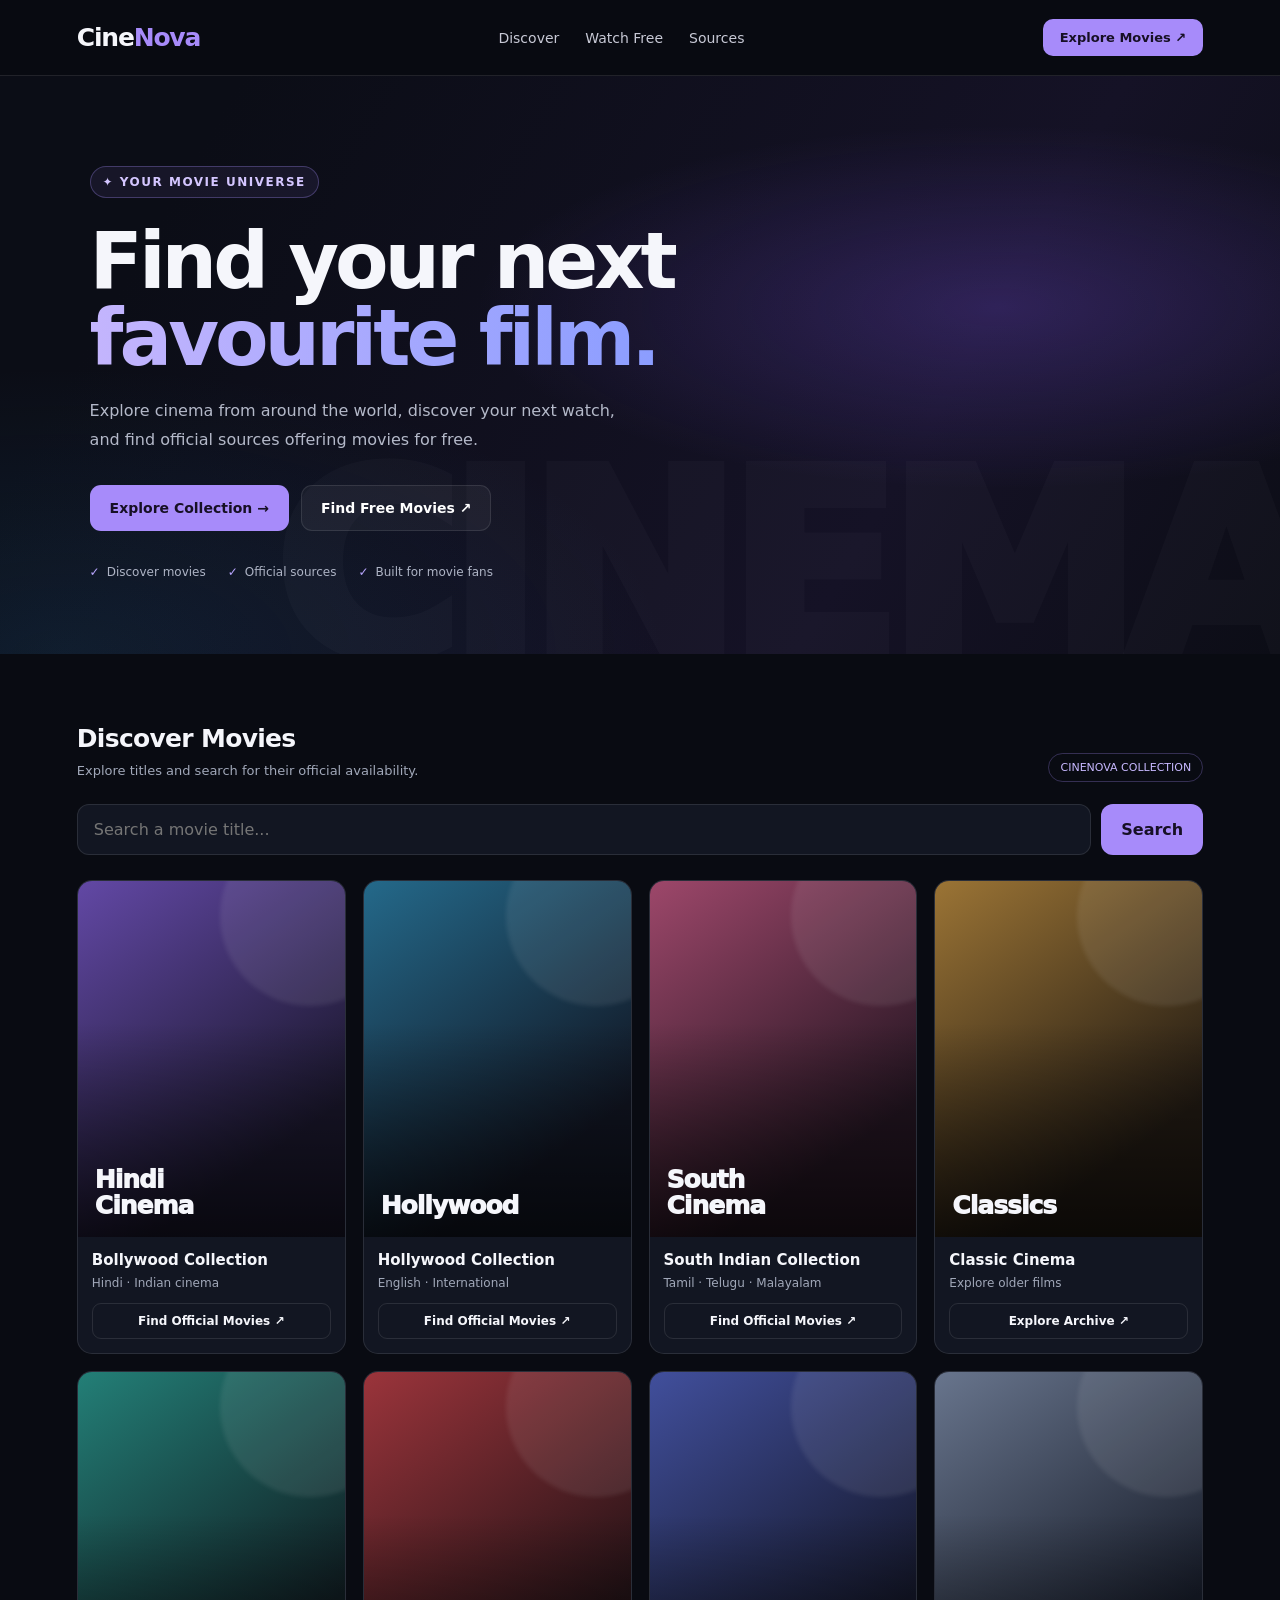
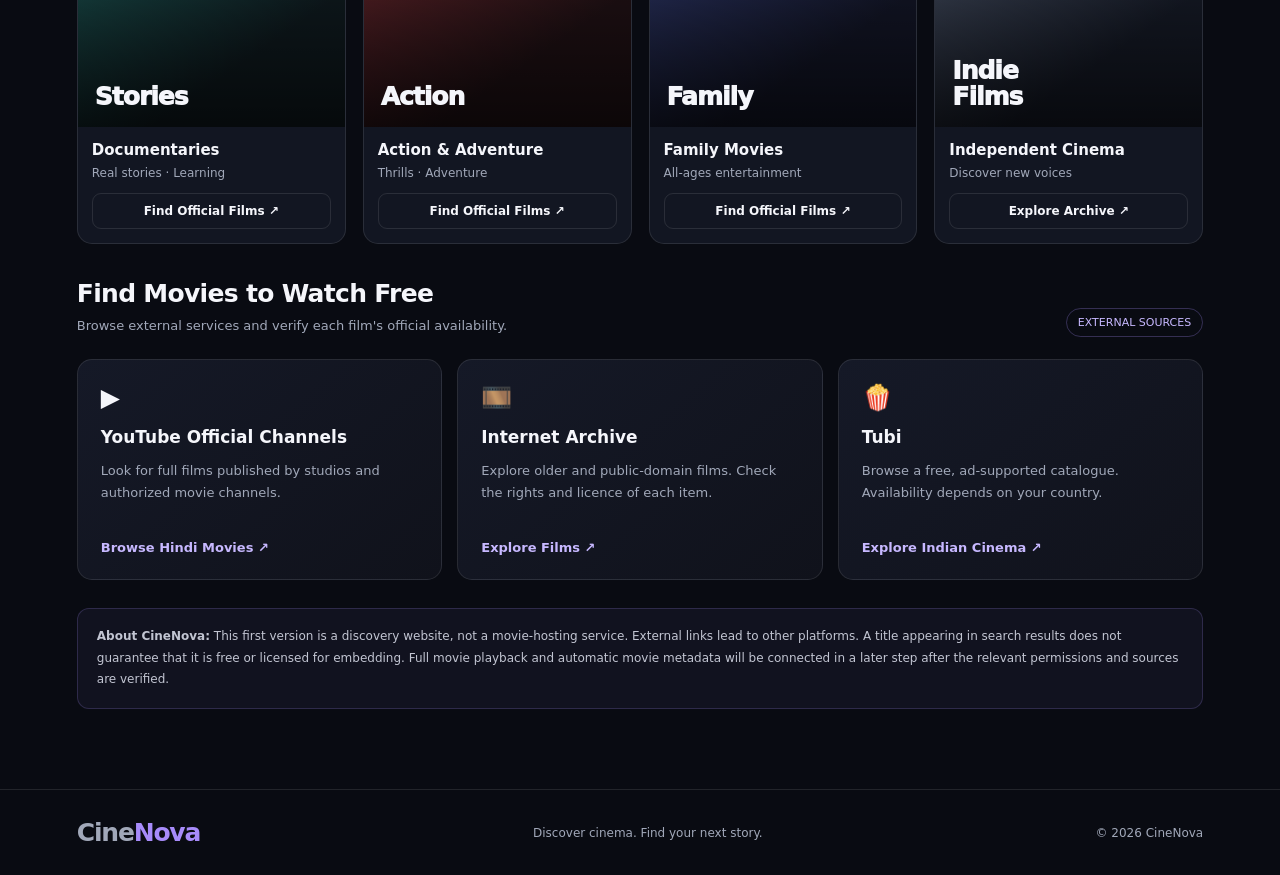
==== index.html @ db858d69 "Create index.html" ====
<!DOCTYPE html>
<html lang="en">
<head>
  <meta charset="UTF-8">
  <meta name="viewport" content="width=device-width, initial-scale=1.0">
  <meta name="theme-color" content="#090b12">
  <meta name="description" content="CineNova — discover movies and find authorized free streaming options.">
  <title>CineNova — Discover Your Next Movie</title>
  <style>
    :root {
      --bg: #090b12;
      --panel: #121622;
      --muted: #a1a8b9;
      --text: #f5f6fb;
      --accent: #a78bfa;
      --line: rgba(255,255,255,.1);
    }

    * { box-sizing: border-box; }
    html { scroll-behavior: smooth; }
    body {
      margin: 0;
      background: var(--bg);
      color: var(--text);
      font-family: Inter, ui-sans-serif, system-ui, Arial, sans-serif;
    }
    a { color: inherit; text-decoration: none; }
    button, input { font: inherit; }
    button, a { -webkit-tap-highlight-color: transparent; }

    .nav {
      height: 76px;
      padding: 0 6%;
      display: flex;
      align-items: center;
      justify-content: space-between;
      gap: 24px;
      border-bottom: 1px solid var(--line);
      background: rgba(9,11,18,.9);
      position: sticky;
      top: 0;
      z-index: 10;
      backdrop-filter: blur(18px);
    }
    .logo {
      font-size: 25px;
      font-weight: 900;
      letter-spacing: -1.2px;
    }
    .logo span { color: var(--accent); }
    .nav-links { display: flex; gap: 26px; color: #c7c9d5; font-size: 14px; }
    .nav-links a:hover { color: white; }
    .nav-cta {
      background: var(--accent);
      color: #171025;
      padding: 11px 17px;
      border-radius: 10px;
      font-weight: 800;
      font-size: 13px;
    }

    .hero {
      min-height: 490px;
      padding: 90px 7% 75px;
      display: flex;
      align-items: center;
      position: relative;
      overflow: hidden;
      background:
        radial-gradient(ellipse at 78% 40%, rgba(117,77,219,.28), transparent 37%),
        radial-gradient(ellipse at 5% 100%, rgba(35,110,160,.16), transparent 35%),
        linear-gradient(120deg, #0b0d16 15%, #151226 70%, #0c0d16);
    }
    .hero::after {
      content: "CINEMA";
      position: absolute;
      right: -25px;
      bottom: -65px;
      font-size: clamp(100px, 20vw, 270px);
      font-weight: 1000;
      letter-spacing: -15px;
      color: rgba(255,255,255,.025);
      pointer-events: none;
    }
    .hero-content { max-width: 690px; position: relative; z-index: 1; }
    .eyebrow {
      display: inline-flex;
      align-items: center;
      gap: 8px;
      padding: 8px 12px;
      border: 1px solid rgba(167,139,250,.3);
      background: rgba(167,139,250,.08);
      border-radius: 30px;
      color: #d4c6ff;
      font-size: 12px;
      font-weight: 800;
      text-transform: uppercase;
      letter-spacing: 1.5px;
    }
    h1 {
      font-size: clamp(44px, 7vw, 78px);
      line-height: .99;
      letter-spacing: -4px;
      margin: 25px 0 20px;
    }
    h1 span {
      background: linear-gradient(90deg, #c4b5fd, #8b9dff);
      -webkit-background-clip: text;
      background-clip: text;
      color: transparent;
    }
    .hero p {
      color: #b4b9c9;
      line-height: 1.8;
      max-width: 530px;
      font-size: 16px;
    }
    .hero-actions { display: flex; gap: 12px; flex-wrap: wrap; margin-top: 30px; }
    .btn {
      display: inline-flex;
      justify-content: center;
      align-items: center;
      padding: 14px 19px;
      border-radius: 11px;
      font-weight: 800;
      font-size: 14px;
      transition: transform .2s, background .2s;
      border: 1px solid var(--line);
      cursor: pointer;
    }
    .btn:hover { transform: translateY(-2px); }
    .btn-primary { background: var(--accent); color: #171025; border-color: transparent; }
    .btn-secondary { background: rgba(255,255,255,.045); color: white; }

    .trust-row {
      display: flex;
      gap: 22px;
      flex-wrap: wrap;
      margin-top: 34px;
      color: #aeb4c5;
      font-size: 12px;
    }
    .trust-row span::before { content: "✓"; color: #b9a6ff; margin-right: 7px; }

    main { padding: 35px 6% 80px; }
    .section { margin-top: 35px; }
    .section-head {
      display: flex;
      justify-content: space-between;
      align-items: end;
      gap: 16px;
      margin-bottom: 22px;
    }
    .section-head h2 { margin: 0; font-size: 25px; letter-spacing: -.7px; }
    .section-head p { color: var(--muted); margin: 8px 0 0; font-size: 13px; line-height: 1.6; }
    .pill {
      color: #c7b8ff;
      border: 1px solid rgba(167,139,250,.28);
      border-radius: 30px;
      padding: 7px 11px;
      font-size: 11px;
      white-space: nowrap;
    }

    .search-wrap {
      display: flex;
      gap: 10px;
      margin: 20px 0 25px;
    }
    .search-wrap input {
      min-width: 0;
      flex: 1;
      border: 1px solid var(--line);
      border-radius: 12px;
      padding: 15px 16px;
      color: white;
      background: var(--panel);
      outline: none;
    }
    .search-wrap input:focus { border-color: var(--accent); }
    .search-wrap button {
      border: 0;
      border-radius: 12px;
      padding: 0 20px;
      background: var(--accent);
      color: #171025;
      font-weight: 800;
      cursor: pointer;
    }

    .movie-grid {
      display: grid;
      grid-template-columns: repeat(4, minmax(0, 1fr));
      gap: 17px;
    }
    .movie-card {
      overflow: hidden;
      border: 1px solid var(--line);
      border-radius: 15px;
      background: var(--panel);
      transition: transform .25s, border-color .25s;
    }
    .movie-card:hover { transform: translateY(-5px); border-color: rgba(167,139,250,.55); }
    .poster {
      aspect-ratio: 3 / 4;
      display: flex;
      align-items: end;
      padding: 17px;
      position: relative;
      overflow: hidden;
      background: linear-gradient(145deg, #29213f, #111522 68%);
    }
    .poster::before {
      content: "";
      position: absolute;
      width: 180px;
      height: 180px;
      border-radius: 50%;
      top: -55px;
      right: -55px;
      background: rgba(255,255,255,.08);
      filter: blur(2px);
    }
    .poster::after {
      content: "";
      position: absolute;
      inset: 40% 0 0;
      background: linear-gradient(transparent, rgba(0,0,0,.65));
    }
    .poster .poster-title {
      position: relative;
      z-index: 1;
      font-size: 25px;
      font-weight: 950;
      letter-spacing: -1px;
      line-height: 1.05;
      overflow-wrap: anywhere;
    }
    .poster.purple { background: linear-gradient(145deg, #6248a5, #1a172c 75%); }
    .poster.blue { background: linear-gradient(145deg, #24698a, #111522 75%); }
    .poster.rose { background: linear-gradient(145deg, #9d476a, #231521 75%); }
    .poster.gold { background: linear-gradient(145deg, #9b7435, #211a13 75%); }
    .poster.teal { background: linear-gradient(145deg, #237f77, #101c21 75%); }
    .poster.red { background: linear-gradient(145deg, #9b343b, #221216 75%); }
    .poster.indigo { background: linear-gradient(145deg, #414f9c, #141729 75%); }
    .poster.silver { background: linear-gradient(145deg, #68758d, #171c29 75%); }
    .movie-info { padding: 14px; }
    .movie-info h3 { margin: 0 0 7px; font-size: 15px; }
    .movie-info p { color: var(--muted); font-size: 12px; margin: 0 0 13px; }
    .movie-info a {
      display: block;
      text-align: center;
      border: 1px solid var(--line);
      border-radius: 9px;
      padding: 10px;
      font-size: 12px;
      font-weight: 800;
    }
    .movie-info a:hover { background: rgba(167,139,250,.12); }
    .empty { color: var(--muted); padding: 25px 0; display: none; }

    .source-grid {
      display: grid;
      grid-template-columns: repeat(3, minmax(0, 1fr));
      gap: 15px;
    }
    .source-card {
      padding: 23px;
      border: 1px solid var(--line);
      background: linear-gradient(140deg, #151927, #10121b);
      border-radius: 15px;
    }
    .source-icon { font-size: 25px; }
    .source-card h3 { margin: 15px 0 9px; font-size: 17px; }
    .source-card p { color: var(--muted); line-height: 1.7; font-size: 13px; min-height: 62px; }
    .source-card a { display: inline-block; color: #c7b8ff; font-weight: 800; font-size: 13px; margin-top: 5px; }

    .notice {
      border: 1px solid rgba(167,139,250,.2);
      background: rgba(167,139,250,.055);
      color: #c2c5d2;
      padding: 17px 19px;
      border-radius: 12px;
      font-size: 12px;
      line-height: 1.8;
      margin-top: 28px;
    }
    footer {
      border-top: 1px solid var(--line);
      padding: 28px 6%;
      display: flex;
      align-items: center;
      justify-content: space-between;
      flex-wrap: wrap;
      gap: 15px;
      color: var(--muted);
      font-size: 12px;
    }
    footer strong { color: white; font-size: 16px; }

    @media (max-width: 850px) {
      .movie-grid { grid-template-columns: repeat(2, minmax(0, 1fr)); }
      .source-grid { grid-template-columns: 1fr; }
      .source-card p { min-height: auto; }
      .nav { padding: 0 5%; }
      .nav-links { gap: 13px; }
    }
    @media (max-width: 520px) {
      .nav { height: 65px; }
      .logo { font-size: 21px; }
      .nav-links { display: none; }
      .hero { min-height: 440px; padding: 65px 6%; }
      h1 { letter-spacing: -2.5px; }
      main { padding: 25px 5% 55px; }
      .section-head h2 { font-size: 22px; }
      .search-wrap { flex-direction: column; }
      .search-wrap button { padding: 14px; }
      .poster .poster-title { font-size: 22px; }
      .movie-grid { gap: 11px; }
      .movie-info { padding: 11px; }
    }
  </style>
</head>
<body>
  <header class="nav">
    <a class="logo" href="#">Cine<span>Nova</span></a>
    <nav class="nav-links">
      <a href="#discover">Discover</a>
      <a href="#free">Watch Free</a>
      <a href="#sources">Sources</a>
    </nav>
    <a class="nav-cta" href="#free">Explore Movies ↗</a>
  </header>

  <section class="hero">
    <div class="hero-content">
      <div class="eyebrow">✦ YOUR MOVIE UNIVERSE</div>
      <h1>Find your next<br><span>favourite film.</span></h1>
      <p>
        Explore cinema from around the world, discover your next watch,
        and find official sources offering movies for free.
      </p>
      <div class="hero-actions">
        <a class="btn btn-primary" href="#discover">Explore Collection →</a>
        <a class="btn btn-secondary" href="#free">Find Free Movies ↗</a>
      </div>
      <div class="trust-row">
        <span>Discover movies</span>
        <span>Official sources</span>
        <span>Built for movie fans</span>
      </div>
    </div>
  </section>

  <main>
    <section class="section" id="discover">
      <div class="section-head">
        <div>
          <h2>Discover Movies</h2>
          <p>Explore titles and search for their official availability.</p>
        </div>
        <span class="pill">CINENOVA COLLECTION</span>
      </div>

      <div class="search-wrap">
        <input id="movieSearch" type="search" placeholder="Search a movie title..." aria-label="Search movie titles">
        <button id="searchButton" type="button">Search</button>
      </div>

      <div class="movie-grid" id="movieGrid">
        <article class="movie-card" data-title="Bollywood Hindi cinema">
          <div class="poster purple"><div class="poster-title">Hindi<br>Cinema</div></div>
          <div class="movie-info">
            <h3>Bollywood Collection</h3>
            <p>Hindi · Indian cinema</p>
            <a href="https://www.youtube.com/results?search_query=official+full+Hindi+movie" target="_blank" rel="noopener noreferrer">Find Official Movies ↗</a>
          </div>
        </article>

        <article class="movie-card" data-title="Hollywood international cinema">
          <div class="poster blue"><div class="poster-title">Hollywood</div></div>
          <div class="movie-info">
            <h3>Hollywood Collection</h3>
            <p>English · International</p>
            <a href="https://www.youtube.com/results?search_query=official+full+Hollywood+movie+free" target="_blank" rel="noopener noreferrer">Find Official Movies ↗</a>
          </div>
        </article>

        <article class="movie-card" data-title="South Indian Tamil Telugu cinema">
          <div class="poster rose"><div class="poster-title">South<br>Cinema</div></div>
          <div class="movie-info">
            <h3>South Indian Collection</h3>
            <p>Tamil · Telugu · Malayalam</p>
            <a href="https://www.youtube.com/results?search_query=official+full+South+Indian+movie" target="_blank" rel="noopener noreferrer">Find Official Movies ↗</a>
          </div>
        </article>

        <article class="movie-card" data-title="Classic public domain movies">
          <div class="poster gold"><div class="poster-title">Classics</div></div>
          <div class="movie-info">
            <h3>Classic Cinema</h3>
            <p>Explore older films</p>
            <a href="https://archive.org/details/movies" target="_blank" rel="noopener noreferrer">Explore Archive ↗</a>
          </div>
        </article>

        <article class="movie-card" data-title="Documentaries real stories">
          <div class="poster teal"><div class="poster-title">Stories</div></div>
          <div class="movie-info">
            <h3>Documentaries</h3>
            <p>Real stories · Learning</p>
            <a href="https://www.youtube.com/results?search_query=official+free+full+documentary" target="_blank" rel="noopener noreferrer">Find Official Films ↗</a>
          </div>
        </article>

        <article class="movie-card" data-title="Action adventure films">
          <div class="poster red"><div class="poster-title">Action</div></div>
          <div class="movie-info">
            <h3>Action & Adventure</h3>
            <p>Thrills · Adventure</p>
            <a href="https://www.youtube.com/results?search_query=official+free+full+action+movie" target="_blank" rel="noopener noreferrer">Find Official Films ↗</a>
          </div>
        </article>

        <article class="movie-card" data-title="Family animation movies">
          <div class="poster indigo"><div class="poster-title">Family</div></div>
          <div class="movie-info">
            <h3>Family Movies</h3>
            <p>All-ages entertainment</p>
            <a href="https://www.youtube.com/results?search_query=official+free+full+family+movie" target="_blank" rel="noopener noreferrer">Find Official Films ↗</a>
          </div>
        </article>

        <article class="movie-card" data-title="Independent world cinema">
          <div class="poster silver"><div class="poster-title">Indie<br>Films</div></div>
          <div class="movie-info">
            <h3>Independent Cinema</h3>
            <p>Discover new voices</p>
            <a href="https://archive.org/details/movies" target="_blank" rel="noopener noreferrer">Explore Archive ↗</a>
          </div>
        </article>
      </div>
      <p class="empty" id="emptyMessage">No matching collection found. Try another title.</p>
    </section>

    <section class="section" id="free">
      <div class="section-head">
        <div>
          <h2>Find Movies to Watch Free</h2>
          <p>Browse external services and verify each film's official availability.</p>
        </div>
        <span class="pill">EXTERNAL SOURCES</span>
      </div>

      <div class="source-grid" id="sources">
        <article class="source-card">
          <div class="source-icon">▶️</div>
          <h3>YouTube Official Channels</h3>
          <p>Look for full films published by studios and authorized movie channels.</p>
          <a href="https://www.youtube.com/results?search_query=official+full+Hindi+movie" target="_blank" rel="noopener noreferrer">Browse Hindi Movies ↗</a>
        </article>
        <article class="source-card">
          <div class="source-icon">🎞️</div>
          <h3>Internet Archive</h3>
          <p>Explore older and public-domain films. Check the rights and licence of each item.</p>
          <a href="https://archive.org/details/movies" target="_blank" rel="noopener noreferrer">Explore Films ↗</a>
        </article>
        <article class="source-card">
          <div class="source-icon">🍿</div>
          <h3>Tubi</h3>
          <p>Browse a free, ad-supported catalogue. Availability depends on your country.</p>
          <a href="https://tubitv.com/category/indian_cinema" target="_blank" rel="noopener noreferrer">Explore Indian Cinema ↗</a>
        </article>
      </div>

      <div class="notice">
        <strong>About CineNova:</strong> This first version is a discovery website, not a movie-hosting service.
        External links lead to other platforms. A title appearing in search results does not guarantee that it is
        free or licensed for embedding. Full movie playback and automatic movie metadata will be connected in a
        later step after the relevant permissions and sources are verified.
      </div>
    </section>
  </main>

  <footer>
    <a class="logo" href="#">Cine<span>Nova</span></a>
    <span>Discover cinema. Find your next story.</span>
    <span>© <span id="year"></span> CineNova</span>
  </footer>

  <script>
    const searchInput = document.getElementById("movieSearch");
    const searchButton = document.getElementById("searchButton");
    const cards = [...document.querySelectorAll(".movie-card")];
    const emptyMessage = document.getElementById("emptyMessage");

    function searchMovies() {
      const query = searchInput.value.trim().toLowerCase();
      let visibleCount = 0;

      cards.forEach(card => {
        const title = (card.dataset.title + " " + card.innerText).toLowerCase();
        const matches = title.includes(query);
        card.style.display = matches ? "" : "none";
        if (matches) visibleCount++;
      });

      emptyMessage.style.display = visibleCount ? "none" : "block";
    }

    searchButton.addEventListener("click", searchMovies);
    searchInput.addEventListener("input", searchMovies);
    searchInput.addEventListener("keydown", event => {
      if (event.key === "Enter") searchMovies();
    });

    document.getElementById("year").textContent = new Date().getFullYear();
  </script>
</body>
</html>
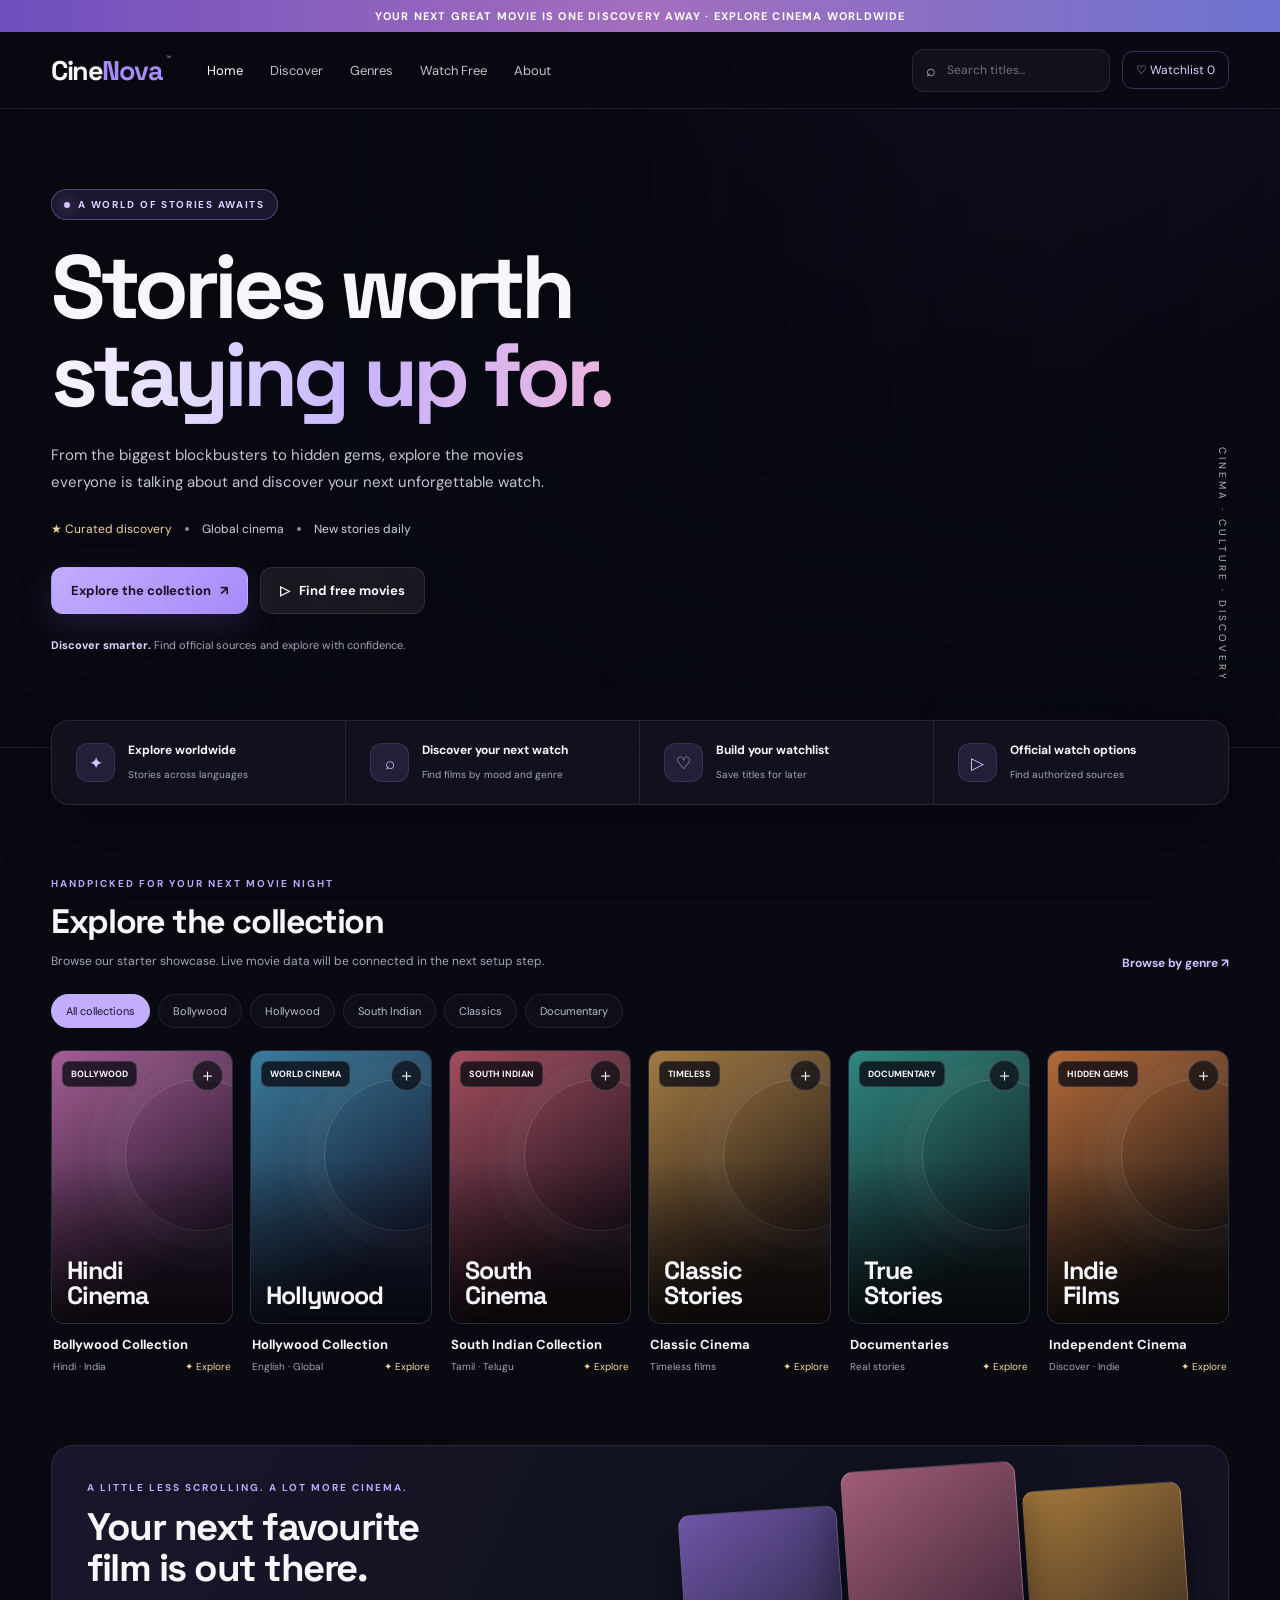
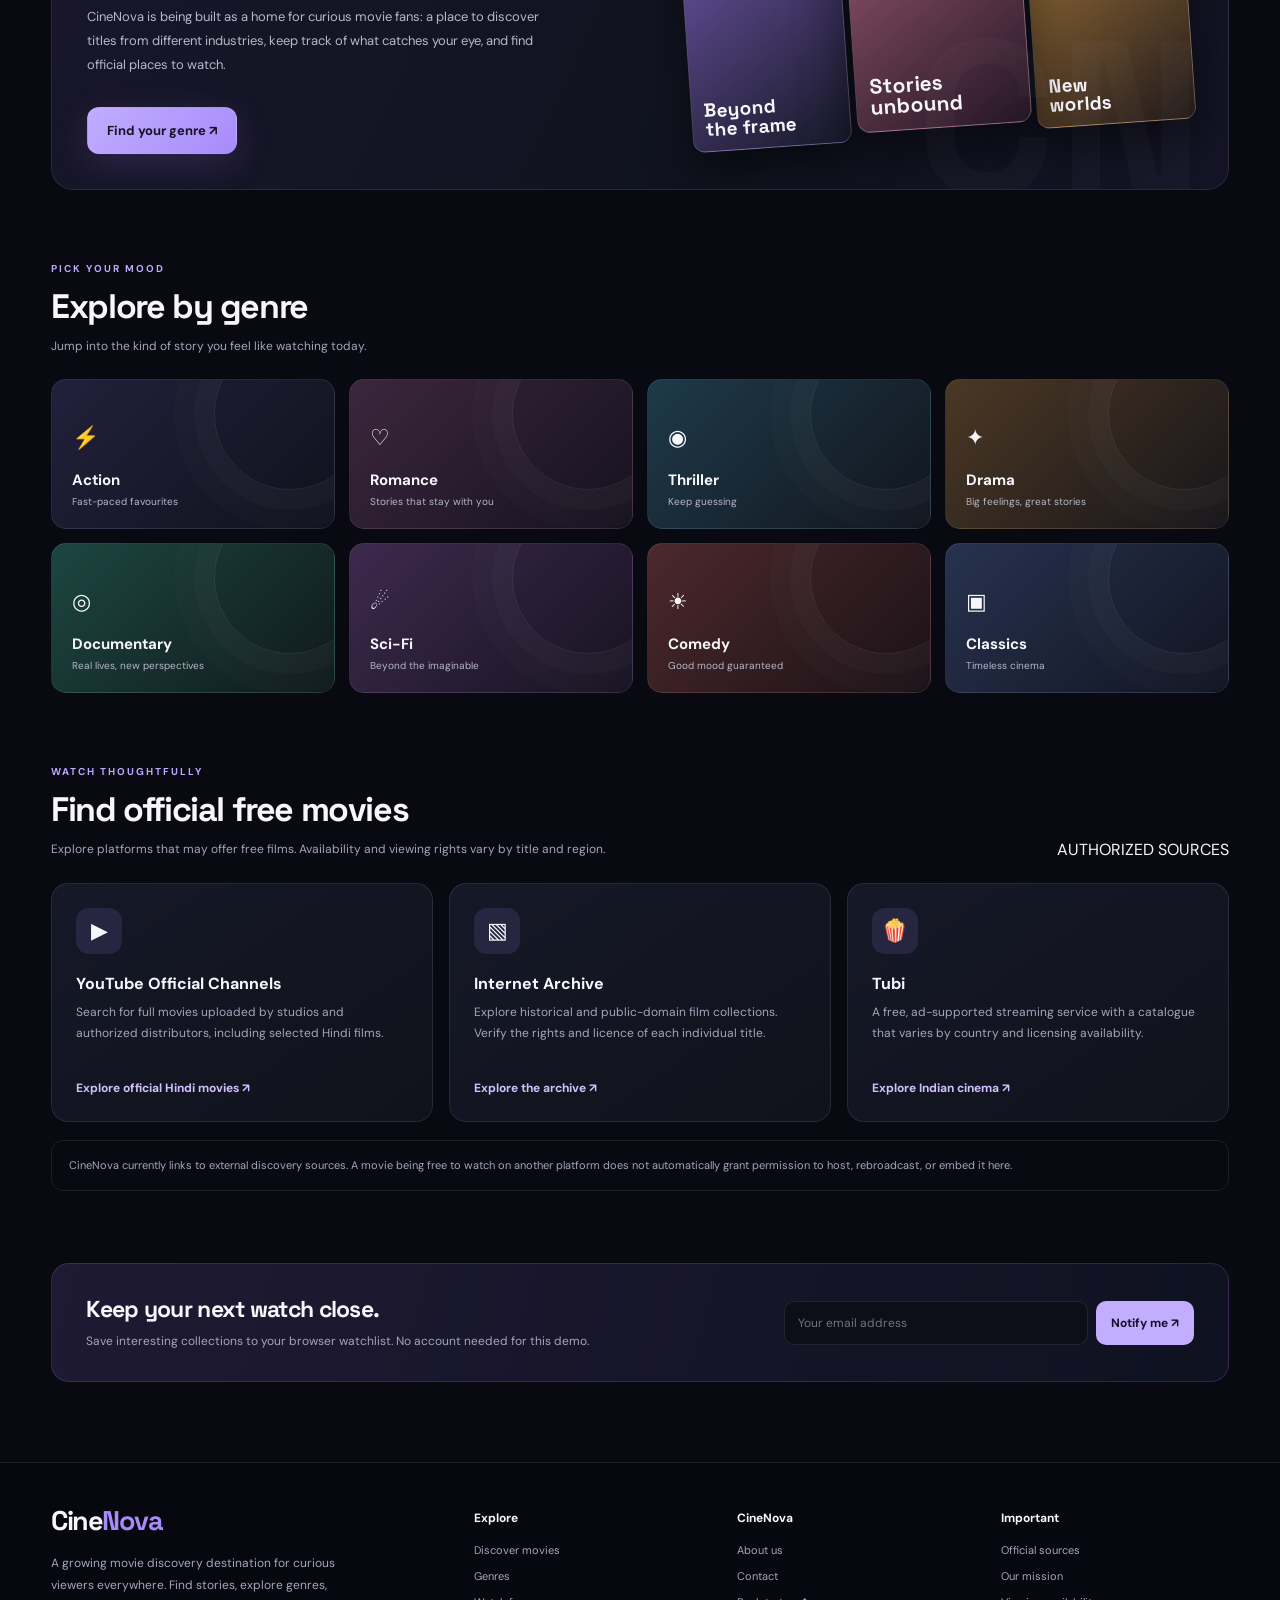
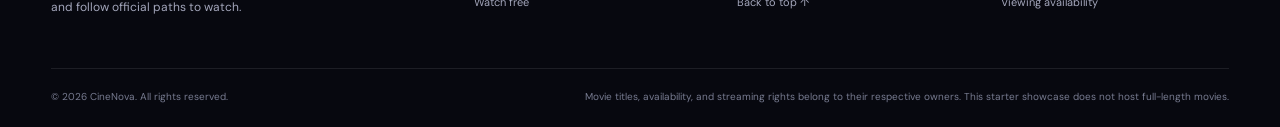
==== commit 361a8773: "Update index.html" ====
--- a/index.html
+++ b/index.html
@@ -1,521 +1,65 @@
-
 <!DOCTYPE html>
 <html lang="en">
 <head>
-  <meta charset="UTF-8">
-  <meta name="viewport" content="width=device-width, initial-scale=1.0">
-  <meta name="theme-color" content="#090b12">
-  <meta name="description" content="CineNova — discover movies and find authorized free streaming options.">
-  <title>CineNova — Discover Your Next Movie</title>
-  <style>
-    :root {
-      --bg: #090b12;
-      --panel: #121622;
-      --muted: #a1a8b9;
-      --text: #f5f6fb;
-      --accent: #a78bfa;
-      --line: rgba(255,255,255,.1);
-    }
-
-    * { box-sizing: border-box; }
-    html { scroll-behavior: smooth; }
-    body {
-      margin: 0;
-      background: var(--bg);
-      color: var(--text);
-      font-family: Inter, ui-sans-serif, system-ui, Arial, sans-serif;
-    }
-    a { color: inherit; text-decoration: none; }
-    button, input { font: inherit; }
-    button, a { -webkit-tap-highlight-color: transparent; }
-
-    .nav {
-      height: 76px;
-      padding: 0 6%;
-      display: flex;
-      align-items: center;
-      justify-content: space-between;
-      gap: 24px;
-      border-bottom: 1px solid var(--line);
-      background: rgba(9,11,18,.9);
-      position: sticky;
-      top: 0;
-      z-index: 10;
-      backdrop-filter: blur(18px);
-    }
-    .logo {
-      font-size: 25px;
-      font-weight: 900;
-      letter-spacing: -1.2px;
-    }
-    .logo span { color: var(--accent); }
-    .nav-links { display: flex; gap: 26px; color: #c7c9d5; font-size: 14px; }
-    .nav-links a:hover { color: white; }
-    .nav-cta {
-      background: var(--accent);
-      color: #171025;
-      padding: 11px 17px;
-      border-radius: 10px;
-      font-weight: 800;
-      font-size: 13px;
-    }
-
-    .hero {
-      min-height: 490px;
-      padding: 90px 7% 75px;
-      display: flex;
-      align-items: center;
-      position: relative;
-      overflow: hidden;
-      background:
-        radial-gradient(ellipse at 78% 40%, rgba(117,77,219,.28), transparent 37%),
-        radial-gradient(ellipse at 5% 100%, rgba(35,110,160,.16), transparent 35%),
-        linear-gradient(120deg, #0b0d16 15%, #151226 70%, #0c0d16);
-    }
-    .hero::after {
-      content: "CINEMA";
-      position: absolute;
-      right: -25px;
-      bottom: -65px;
-      font-size: clamp(100px, 20vw, 270px);
-      font-weight: 1000;
-      letter-spacing: -15px;
-      color: rgba(255,255,255,.025);
-      pointer-events: none;
-    }
-    .hero-content { max-width: 690px; position: relative; z-index: 1; }
-    .eyebrow {
-      display: inline-flex;
-      align-items: center;
-      gap: 8px;
-      padding: 8px 12px;
-      border: 1px solid rgba(167,139,250,.3);
-      background: rgba(167,139,250,.08);
-      border-radius: 30px;
-      color: #d4c6ff;
-      font-size: 12px;
-      font-weight: 800;
-      text-transform: uppercase;
-      letter-spacing: 1.5px;
-    }
-    h1 {
-      font-size: clamp(44px, 7vw, 78px);
-      line-height: .99;
-      letter-spacing: -4px;
-      margin: 25px 0 20px;
-    }
-    h1 span {
-      background: linear-gradient(90deg, #c4b5fd, #8b9dff);
-      -webkit-background-clip: text;
-      background-clip: text;
-      color: transparent;
-    }
-    .hero p {
-      color: #b4b9c9;
-      line-height: 1.8;
-      max-width: 530px;
-      font-size: 16px;
-    }
-    .hero-actions { display: flex; gap: 12px; flex-wrap: wrap; margin-top: 30px; }
-    .btn {
-      display: inline-flex;
-      justify-content: center;
-      align-items: center;
-      padding: 14px 19px;
-      border-radius: 11px;
-      font-weight: 800;
-      font-size: 14px;
-      transition: transform .2s, background .2s;
-      border: 1px solid var(--line);
-      cursor: pointer;
-    }
-    .btn:hover { transform: translateY(-2px); }
-    .btn-primary { background: var(--accent); color: #171025; border-color: transparent; }
-    .btn-secondary { background: rgba(255,255,255,.045); color: white; }
-
-    .trust-row {
-      display: flex;
-      gap: 22px;
-      flex-wrap: wrap;
-      margin-top: 34px;
-      color: #aeb4c5;
-      font-size: 12px;
-    }
-    .trust-row span::before { content: "✓"; color: #b9a6ff; margin-right: 7px; }
-
-    main { padding: 35px 6% 80px; }
-    .section { margin-top: 35px; }
-    .section-head {
-      display: flex;
-      justify-content: space-between;
-      align-items: end;
-      gap: 16px;
-      margin-bottom: 22px;
-    }
-    .section-head h2 { margin: 0; font-size: 25px; letter-spacing: -.7px; }
-    .section-head p { color: var(--muted); margin: 8px 0 0; font-size: 13px; line-height: 1.6; }
-    .pill {
-      color: #c7b8ff;
-      border: 1px solid rgba(167,139,250,.28);
-      border-radius: 30px;
-      padding: 7px 11px;
-      font-size: 11px;
-      white-space: nowrap;
-    }
-
-    .search-wrap {
-      display: flex;
-      gap: 10px;
-      margin: 20px 0 25px;
-    }
-    .search-wrap input {
-      min-width: 0;
-      flex: 1;
-      border: 1px solid var(--line);
-      border-radius: 12px;
-      padding: 15px 16px;
-      color: white;
-      background: var(--panel);
-      outline: none;
-    }
-    .search-wrap input:focus { border-color: var(--accent); }
-    .search-wrap button {
-      border: 0;
-      border-radius: 12px;
-      padding: 0 20px;
-      background: var(--accent);
-      color: #171025;
-      font-weight: 800;
-      cursor: pointer;
-    }
-
-    .movie-grid {
-      display: grid;
-      grid-template-columns: repeat(4, minmax(0, 1fr));
-      gap: 17px;
-    }
-    .movie-card {
-      overflow: hidden;
-      border: 1px solid var(--line);
-      border-radius: 15px;
-      background: var(--panel);
-      transition: transform .25s, border-color .25s;
-    }
-    .movie-card:hover { transform: translateY(-5px); border-color: rgba(167,139,250,.55); }
-    .poster {
-      aspect-ratio: 3 / 4;
-      display: flex;
-      align-items: end;
-      padding: 17px;
-      position: relative;
-      overflow: hidden;
-      background: linear-gradient(145deg, #29213f, #111522 68%);
-    }
-    .poster::before {
-      content: "";
-      position: absolute;
-      width: 180px;
-      height: 180px;
-      border-radius: 50%;
-      top: -55px;
-      right: -55px;
-      background: rgba(255,255,255,.08);
-      filter: blur(2px);
-    }
-    .poster::after {
-      content: "";
-      position: absolute;
-      inset: 40% 0 0;
-      background: linear-gradient(transparent, rgba(0,0,0,.65));
-    }
-    .poster .poster-title {
-      position: relative;
-      z-index: 1;
-      font-size: 25px;
-      font-weight: 950;
-      letter-spacing: -1px;
-      line-height: 1.05;
-      overflow-wrap: anywhere;
-    }
-    .poster.purple { background: linear-gradient(145deg, #6248a5, #1a172c 75%); }
-    .poster.blue { background: linear-gradient(145deg, #24698a, #111522 75%); }
-    .poster.rose { background: linear-gradient(145deg, #9d476a, #231521 75%); }
-    .poster.gold { background: linear-gradient(145deg, #9b7435, #211a13 75%); }
-    .poster.teal { background: linear-gradient(145deg, #237f77, #101c21 75%); }
-    .poster.red { background: linear-gradient(145deg, #9b343b, #221216 75%); }
-    .poster.indigo { background: linear-gradient(145deg, #414f9c, #141729 75%); }
-    .poster.silver { background: linear-gradient(145deg, #68758d, #171c29 75%); }
-    .movie-info { padding: 14px; }
-    .movie-info h3 { margin: 0 0 7px; font-size: 15px; }
-    .movie-info p { color: var(--muted); font-size: 12px; margin: 0 0 13px; }
-    .movie-info a {
-      display: block;
-      text-align: center;
-      border: 1px solid var(--line);
-      border-radius: 9px;
-      padding: 10px;
-      font-size: 12px;
-      font-weight: 800;
-    }
-    .movie-info a:hover { background: rgba(167,139,250,.12); }
-    .empty { color: var(--muted); padding: 25px 0; display: none; }
-
-    .source-grid {
-      display: grid;
-      grid-template-columns: repeat(3, minmax(0, 1fr));
-      gap: 15px;
-    }
-    .source-card {
-      padding: 23px;
-      border: 1px solid var(--line);
-      background: linear-gradient(140deg, #151927, #10121b);
-      border-radius: 15px;
-    }
-    .source-icon { font-size: 25px; }
-    .source-card h3 { margin: 15px 0 9px; font-size: 17px; }
-    .source-card p { color: var(--muted); line-height: 1.7; font-size: 13px; min-height: 62px; }
-    .source-card a { display: inline-block; color: #c7b8ff; font-weight: 800; font-size: 13px; margin-top: 5px; }
-
-    .notice {
-      border: 1px solid rgba(167,139,250,.2);
-      background: rgba(167,139,250,.055);
-      color: #c2c5d2;
-      padding: 17px 19px;
-      border-radius: 12px;
-      font-size: 12px;
-      line-height: 1.8;
-      margin-top: 28px;
-    }
-    footer {
-      border-top: 1px solid var(--line);
-      padding: 28px 6%;
-      display: flex;
-      align-items: center;
-      justify-content: space-between;
-      flex-wrap: wrap;
-      gap: 15px;
-      color: var(--muted);
-      font-size: 12px;
-    }
-    footer strong { color: white; font-size: 16px; }
-
-    @media (max-width: 850px) {
-      .movie-grid { grid-template-columns: repeat(2, minmax(0, 1fr)); }
-      .source-grid { grid-template-columns: 1fr; }
-      .source-card p { min-height: auto; }
-      .nav { padding: 0 5%; }
-      .nav-links { gap: 13px; }
-    }
-    @media (max-width: 520px) {
-      .nav { height: 65px; }
-      .logo { font-size: 21px; }
-      .nav-links { display: none; }
-      .hero { min-height: 440px; padding: 65px 6%; }
-      h1 { letter-spacing: -2.5px; }
-      main { padding: 25px 5% 55px; }
-      .section-head h2 { font-size: 22px; }
-      .search-wrap { flex-direction: column; }
-      .search-wrap button { padding: 14px; }
-      .poster .poster-title { font-size: 22px; }
-      .movie-grid { gap: 11px; }
-      .movie-info { padding: 11px; }
-    }
-  </style>
+<meta charset="UTF-8"><meta name="viewport" content="width=device-width, initial-scale=1.0"><meta name="theme-color" content="#080911">
+<meta name="description" content="CineNova — discover global cinema, explore trending films, and find authorized free streaming options.">
+<title>CineNova — Cinema, Without Borders</title>
+<link rel="preconnect" href="https://fonts.googleapis.com"><link rel="preconnect" href="https://fonts.gstatic.com" crossorigin><link href="https://fonts.googleapis.com/css2?family=DM+Sans:wght@400;500;600;700&family=Space+Grotesk:wght@400;500;600;700&display=swap" rel="stylesheet">
+<style>
+:root{--bg:#080911;--panel:#11131f;--panel2:#171a29;--text:#f7f7fb;--muted:#a3a6bb;--purple:#a78bfa;--pink:#ee8bc5;--line:rgba(255,255,255,.09);--max:1380px}*{box-sizing:border-box}html{scroll-behavior:smooth;scroll-padding-top:95px}body{margin:0;background:var(--bg);color:var(--text);font-family:'DM Sans',sans-serif;overflow-x:hidden}body:before{content:"";position:fixed;inset:0;pointer-events:none;z-index:-1;background:radial-gradient(ellipse at 80% 0%,rgba(107,76,185,.13),transparent 38%),radial-gradient(ellipse at 0% 45%,rgba(46,89,155,.09),transparent 35%)}a{color:inherit;text-decoration:none}button,input{font:inherit}button{cursor:pointer}.wrap{width:min(var(--max),92%);margin:auto}.topline{height:32px;display:flex;align-items:center;justify-content:center;background:linear-gradient(90deg,#6f4fbd,#a36ebd,#6c72ce);font-size:11px;font-weight:700;letter-spacing:1.2px;text-transform:uppercase;color:#fff}.nav{position:sticky;top:0;z-index:20;background:rgba(8,9,17,.83);backdrop-filter:blur(22px);border-bottom:1px solid var(--line)}.nav-inner{height:76px;display:flex;align-items:center;gap:34px}.logo{font-family:'Space Grotesk',sans-serif;font-size:27px;font-weight:700;letter-spacing:-1.5px;white-space:nowrap}.logo .mark{color:var(--purple)}.navlinks{display:flex;align-items:center;gap:27px;color:#c3c4d3;font-size:13px;flex:1}.navlinks a{transition:color .2s}.navlinks a:hover,.navlinks a.active{color:white}.navright{display:flex;align-items:center;gap:12px}.search-mini{display:flex;align-items:center;gap:9px;color:#c9c9d5;border:1px solid var(--line);background:rgba(255,255,255,.035);padding:10px 13px;border-radius:12px;min-width:165px}.search-mini input{background:none;border:0;outline:0;color:white;width:100%;min-width:0;font-size:12px}.watchlist-link{font-size:12px;color:#ddd7ff;border:1px solid rgba(167,139,250,.3);padding:10px 13px;border-radius:11px;white-space:nowrap}.mobile-menu{display:none;background:none;color:white;border:0;font-size:23px}.hero{min-height:610px;position:relative;isolation:isolate;display:flex;align-items:center;overflow:hidden;border-bottom:1px solid var(--line)}.hero-image{position:absolute;inset:0;z-index:-2;background-image:linear-gradient(90deg,#080911 0%,rgba(8,9,17,.95) 24%,rgba(8,9,17,.55) 55%,rgba(8,9,17,.22) 100%),linear-gradient(0deg,#080911 0%,transparent 45%),url('https://images.unsplash.com/photo-1489599849927-2ee91dade6f2?auto=format&fit=crop&w=2200&q=90');background-size:cover;background-position:center 48%;transform:scale(1.02);animation:heroReveal 1.2s ease both}.hero-content{padding:80px 0 95px;max-width:700px;animation:rise .8s ease both}.eyebrow{display:inline-flex;align-items:center;gap:8px;padding:8px 12px;border:1px solid rgba(196,174,255,.32);background:rgba(123,91,195,.18);color:#ded3ff;border-radius:30px;font-size:10px;font-weight:700;letter-spacing:1.7px;text-transform:uppercase}.live-dot{height:6px;width:6px;border-radius:50%;background:#d6c5ff;box-shadow:0 0 14px #b59aff}h1,h2,h3,p{margin-top:0}h1{font-family:'Space Grotesk',sans-serif;font-size:clamp(48px,7vw,91px);line-height:.98;letter-spacing:-5px;margin:24px 0 22px;max-width:700px}h1 span{background:linear-gradient(90deg,#f9f5ff,#c7b5ff 55%,#ecb4de);-webkit-background-clip:text;background-clip:text;color:transparent}.hero-copy{color:#c4c5d4;max-width:510px;line-height:1.85;font-size:15px}.hero-meta{display:flex;align-items:center;gap:13px;color:#d4d3e0;font-size:12px;margin-top:24px}.hero-meta .rating{color:#f3d49b}.meta-sep{height:4px;width:4px;background:#8e8fa1;border-radius:50%}.actions{display:flex;gap:12px;flex-wrap:wrap;margin-top:30px}.btn{border:1px solid var(--line);border-radius:12px;padding:14px 19px;display:inline-flex;align-items:center;justify-content:center;gap:9px;font-weight:700;font-size:13px;transition:transform .2s,border-color .2s,background .2s}.btn:hover{transform:translateY(-2px)}.btn-primary{background:linear-gradient(135deg,#c2adff,#a78bfa);color:#181125;border-color:transparent;box-shadow:0 10px 35px rgba(139,106,222,.2)}.btn-glass{background:rgba(255,255,255,.07);backdrop-filter:blur(10px)}.hero-note{margin-top:24px;color:#a4a5b8;font-size:11px}.hero-note b{color:#e1d8ff}.hero-side-label{position:absolute;right:4%;bottom:65px;color:rgba(255,255,255,.7);font-size:10px;letter-spacing:3px;writing-mode:vertical-rl;text-transform:uppercase}.content{padding:0 0 80px}.quickbar{display:grid;grid-template-columns:repeat(4,1fr);border:1px solid var(--line);background:rgba(18,20,33,.84);border-radius:18px;margin-top:-28px;position:relative;z-index:2;overflow:hidden;box-shadow:0 25px 70px rgba(0,0,0,.24)}.quick{display:flex;align-items:center;gap:13px;padding:21px 24px;border-right:1px solid var(--line)}.quick:last-child{border:0}.quick-icon{height:39px;width:39px;display:grid;place-items:center;background:rgba(167,139,250,.12);border:1px solid rgba(167,139,250,.16);border-radius:12px;color:#d4c5ff;font-size:17px;flex-shrink:0}.quick strong{display:block;font-size:12px;margin-bottom:4px}.quick small{color:var(--muted);font-size:10px}.section{margin-top:72px}.section-head{display:flex;align-items:end;justify-content:space-between;gap:20px;margin-bottom:23px}.kicker{font-size:10px;color:#bda9ff;letter-spacing:2px;text-transform:uppercase;font-weight:700;margin-bottom:10px}.section-head h2{font-family:'Space Grotesk',sans-serif;font-size:clamp(25px,3vw,34px);letter-spacing:-1.4px;margin:0}.section-head p{color:var(--muted);font-size:12px;margin:8px 0 0;line-height:1.7}.text-link{color:#d0c1ff;font-size:12px;font-weight:700;white-space:nowrap}.text-link:hover{color:white}.filters{display:flex;gap:8px;flex-wrap:wrap;margin-bottom:22px}.filter{border:1px solid var(--line);background:rgba(255,255,255,.025);color:#bcbfd0;border-radius:30px;padding:9px 14px;font-size:11px;transition:all .2s}.filter:hover,.filter.selected{background:#c2adff;color:#191127;border-color:#c2adff}.movie-grid{display:grid;grid-template-columns:repeat(6,minmax(0,1fr));gap:17px}.movie-card{min-width:0;position:relative;transition:transform .25s}.movie-card:hover{transform:translateY(-6px)}.poster{position:relative;aspect-ratio:2/3;border-radius:13px;overflow:hidden;background:#191b2b;border:1px solid rgba(255,255,255,.08);isolation:isolate}.poster img{width:100%;height:100%;object-fit:cover;display:block;transition:transform .55s;filter:saturate(.88)}.movie-card:hover .poster img{transform:scale(1.06);filter:saturate(1.08)}.poster:after{content:"";position:absolute;inset:40% 0 0;background:linear-gradient(transparent,rgba(0,0,0,.7));z-index:1;pointer-events:none}.poster-placeholder{height:100%;display:flex;align-items:end;padding:15px;font-family:'Space Grotesk',sans-serif;font-size:25px;line-height:1;font-weight:700;letter-spacing:-1px;background:radial-gradient(circle at 70% 20%,rgba(255,255,255,.23),transparent 28%),linear-gradient(145deg,#52437f,#191b2c 70%);position:relative}.poster-placeholder:after{content:"";position:absolute;width:150px;height:150px;border:1px solid rgba(255,255,255,.16);border-radius:50%;top:10%;right:-25%;box-shadow:0 0 0 18px rgba(255,255,255,.025),0 0 0 38px rgba(255,255,255,.02)}.poster-placeholder span{position:relative;z-index:2}.poster-placeholder.blue{background:linear-gradient(145deg,#397c9c,#151a30 75%)}.poster-placeholder.red{background:linear-gradient(145deg,#a34e5e,#20121e 75%)}.poster-placeholder.gold{background:linear-gradient(145deg,#a27b42,#241a17 75%)}.poster-placeholder.teal{background:linear-gradient(145deg,#2f887e,#111e25 75%)}.poster-placeholder.pink{background:linear-gradient(145deg,#a45d93,#24162a 75%)}.poster-placeholder.orange{background:linear-gradient(145deg,#b36a38,#241a17 75%)}.poster-badge{position:absolute;top:10px;left:10px;z-index:3;padding:6px 8px;background:rgba(9,10,18,.78);border:1px solid rgba(255,255,255,.12);border-radius:7px;font-size:9px;font-weight:700;backdrop-filter:blur(8px)}.save-btn{position:absolute;top:9px;right:9px;z-index:4;width:31px;height:31px;border:1px solid rgba(255,255,255,.2);background:rgba(8,9,17,.7);color:white;border-radius:50%;font-size:17px;display:grid;place-items:center}.save-btn.saved{background:#c2adff;color:#181125}.movie-info{padding:12px 2px 0}.movie-title{font-size:13px;font-weight:700;white-space:nowrap;overflow:hidden;text-overflow:ellipsis;margin-bottom:7px}.movie-sub{display:flex;justify-content:space-between;gap:8px;color:var(--muted);font-size:10px}.movie-sub .stars{color:#f4d49b}.poster-action{display:none;position:absolute;inset:0;z-index:2;align-items:center;justify-content:center}.movie-card:hover .poster-action{display:flex}.play-circle{height:44px;width:44px;display:grid;place-items:center;border-radius:50%;background:rgba(194,173,255,.94);color:#171024;box-shadow:0 8px 30px #0006;font-size:17px}.feature-band{display:grid;grid-template-columns:1.1fr 1fr;gap:30px;align-items:center;border:1px solid var(--line);border-radius:22px;padding:35px;background:linear-gradient(115deg,#19162b,#10131f 60%,#151326);overflow:hidden;position:relative}.feature-band:after{content:"CN";font-family:'Space Grotesk',sans-serif;position:absolute;right:2%;bottom:-70px;font-size:220px;font-weight:700;color:rgba(255,255,255,.025);pointer-events:none}.feature-copy{position:relative;z-index:1}.feature-copy h2{font:700 clamp(28px,3vw,42px)/1.08 'Space Grotesk',sans-serif;letter-spacing:-1.5px;margin:12px 0 16px}.feature-copy p{font-size:13px;line-height:1.85;color:#b6b8c9;max-width:470px}.feature-art{min-height:260px;position:relative;display:flex;align-items:center;justify-content:center;gap:14px;transform:rotate(-4deg)}.art-poster{width:31%;aspect-ratio:2/3;border-radius:12px;box-shadow:0 20px 45px #0008;border:1px solid #ffffff2b;overflow:hidden;background:linear-gradient(145deg,#6e55a6,#161827);display:flex;align-items:end;padding:12px;font:700 19px/1 'Space Grotesk',sans-serif}.art-poster:nth-child(2){transform:translateY(-20px) scale(1.1);background:linear-gradient(145deg,#a05c77,#241625)}.art-poster:nth-child(3){background:linear-gradient(145deg,#a77a3c,#21191a)}.category-grid{display:grid;grid-template-columns:repeat(4,1fr);gap:14px}.category{position:relative;overflow:hidden;border:1px solid var(--line);border-radius:15px;min-height:150px;padding:20px;display:flex;flex-direction:column;justify-content:end;background:linear-gradient(135deg,#22203b,#10121d);transition:transform .2s,border-color .2s}.category:hover{transform:translateY(-4px);border-color:#9f8ae3}.category:before{content:"";position:absolute;width:150px;height:150px;right:-32px;top:-42px;border:1px solid #ffffff15;border-radius:50%;box-shadow:0 0 0 20px #ffffff05,0 0 0 40px #ffffff03}.category:nth-child(2){background:linear-gradient(135deg,#3c263d,#15121e)}.category:nth-child(3){background:linear-gradient(135deg,#1e3a49,#11151e)}.category:nth-child(4){background:linear-gradient(135deg,#4b3824,#17151a)}.category:nth-child(5){background:linear-gradient(135deg,#1c4641,#10191b)}.category:nth-child(6){background:linear-gradient(135deg,#3d294d,#171321)}.category:nth-child(7){background:linear-gradient(135deg,#4c282b,#1a1217)}.category:nth-child(8){background:linear-gradient(135deg,#27324f,#111522)}.category .cat-icon{font-size:22px;margin-bottom:18px;position:relative}.category strong{font-size:15px;position:relative}.category small{font-size:10px;color:#b5b6c8;margin-top:5px;position:relative}.free-grid{display:grid;grid-template-columns:repeat(3,1fr);gap:16px}.free-card{padding:24px;border-radius:17px;background:linear-gradient(145deg,#151827,#10121b);border:1px solid var(--line);transition:transform .2s,border-color .2s}.free-card:hover{transform:translateY(-4px);border-color:#6f6491}.free-icon{height:46px;width:46px;display:grid;place-items:center;background:rgba(167,139,250,.13);border-radius:13px;font-size:22px;margin-bottom:19px}.free-card h3{font-size:16px;margin-bottom:8px}.free-card p{font-size:12px;color:var(--muted);line-height:1.8;min-height:62px}.free-card a{font-size:12px;font-weight:700;color:#d0c0ff}.free-card a:hover{color:white}.newsletter{display:flex;justify-content:space-between;align-items:center;gap:30px;padding:30px 34px;border-radius:18px;background:linear-gradient(105deg,rgba(125,92,190,.2),rgba(37,45,81,.26));border:1px solid rgba(167,139,250,.18)}.newsletter h3{font:700 23px 'Space Grotesk',sans-serif;letter-spacing:-.7px;margin:0 0 8px}.newsletter p{font-size:12px;color:var(--muted);margin:0;line-height:1.6}.newsletter-form{display:flex;gap:8px;max-width:410px;width:100%}.newsletter-form input{min-width:0;flex:1;border:1px solid var(--line);background:#0c0e18;color:white;padding:13px;border-radius:10px;outline:0;font-size:12px}.newsletter-form button{border:0;background:#c2adff;color:#191127;border-radius:10px;padding:0 15px;font-weight:700;font-size:12px}.footer{border-top:1px solid var(--line);padding:40px 0 22px;background:#07080f}.footer-top{display:grid;grid-template-columns:1.7fr 1fr 1fr 1fr;gap:35px;padding-bottom:35px}.footer-brand p{font-size:12px;line-height:1.8;color:var(--muted);max-width:300px;margin:15px 0}.footer h4{font-size:12px;margin:7px 0 17px}.footer-col a{display:block;font-size:11px;color:var(--muted);margin:12px 0}.footer-col a:hover{color:white}.footer-bottom{border-top:1px solid var(--line);padding-top:19px;display:flex;justify-content:space-between;gap:15px;color:#777b90;font-size:10px;line-height:1.7}.legal{max-width:650px}.toast{position:fixed;bottom:22px;left:50%;transform:translate(-50%,20px);opacity:0;pointer-events:none;background:#e0d5ff;color:#191127;padding:12px 18px;border-radius:12px;z-index:50;font-size:12px;font-weight:700;transition:all .25s;box-shadow:0 12px 35px #0007}.toast.show{opacity:1;transform:translate(-50%,0)}.empty-state{grid-column:1/-1;border:1px dashed var(--line);padding:35px;text-align:center;border-radius:15px;color:var(--muted);font-size:13px}.reveal{opacity:0;transform:translateY(18px);transition:opacity .65s ease,transform .65s ease}.reveal.visible{opacity:1;transform:translateY(0)}@keyframes rise{from{opacity:0;transform:translateY(20px)}to{opacity:1;transform:translateY(0)}}@keyframes heroReveal{from{opacity:.3;transform:scale(1.07)}to{opacity:1;transform:scale(1.02)}}
+@media(max-width:1100px){.movie-grid{grid-template-columns:repeat(4,minmax(0,1fr))}.quick{padding:17px}.quick small{font-size:9px}.nav-inner{gap:20px}.navlinks{gap:17px}.search-mini{min-width:130px}.feature-band{padding:27px}.category-grid{grid-template-columns:repeat(4,1fr)}}
+@media(max-width:760px){.topline{font-size:9px;letter-spacing:.7px;text-align:center;padding:0 10px}.nav-inner{height:66px;gap:12px}.navlinks{display:none;position:absolute;top:66px;left:0;right:0;padding:18px 5%;background:#0d0e19;border-bottom:1px solid var(--line);flex-direction:column;align-items:flex-start}.navlinks.open{display:flex}.mobile-menu{display:block}.navright{margin-left:auto}.search-mini{min-width:0;padding:10px;width:42px;justify-content:center}.search-mini input{display:none}.watchlist-link{display:none}.logo{font-size:24px}.hero{min-height:570px}.hero-image{background-position:58% center;background-image:linear-gradient(90deg,rgba(8,9,17,.95),rgba(8,9,17,.65)),linear-gradient(0deg,#080911,transparent 60%),url('https://images.unsplash.com/photo-1489599849927-2ee91dade6f2?auto=format&fit=crop&w=1400&q=85')}.hero-content{padding:70px 0 95px}.hero-side-label{display:none}h1{letter-spacing:-3px}.quickbar{grid-template-columns:repeat(2,1fr);margin-top:-24px}.quick:nth-child(2){border-right:0}.quick:nth-child(-n+2){border-bottom:1px solid var(--line)}.quick{padding:15px 13px;gap:9px}.quick-icon{height:34px;width:34px}.quick strong{font-size:11px}.quick small{font-size:9px}.section{margin-top:55px}.movie-grid{grid-template-columns:repeat(3,minmax(0,1fr));gap:13px}.movie-title{font-size:12px}.movie-sub{font-size:9px}.poster-badge{font-size:8px;top:7px;left:7px}.save-btn{top:6px;right:6px;width:28px;height:28px}.feature-band{grid-template-columns:1fr;gap:10px;padding:25px}.feature-art{min-height:190px;max-width:400px;width:100%;margin:auto}.category-grid{grid-template-columns:repeat(2,1fr);gap:10px}.category{min-height:130px;padding:15px}.free-grid{grid-template-columns:1fr}.free-card p{min-height:0}.newsletter{align-items:flex-start;flex-direction:column;padding:24px}.newsletter-form{max-width:none}.footer-top{grid-template-columns:repeat(2,1fr);gap:25px}.footer-brand{grid-column:1/-1}.footer-bottom{flex-direction:column}.section-head{align-items:flex-start}.pill{display:none}}
+@media(max-width:420px){.wrap{width:91%}.hero{min-height:550px}.hero-copy{font-size:13px}.hero-meta{gap:8px;flex-wrap:wrap;font-size:10px}.actions .btn{padding:13px 14px;font-size:12px}.movie-grid{grid-template-columns:repeat(2,minmax(0,1fr));gap:16px}.movie-title{font-size:13px}.movie-sub{font-size:10px}.section-head h2{font-size:25px}.footer-top{gap:20px}.feature-copy h2{font-size:31px}}
+@media(prefers-reduced-motion:reduce){*,*:before,*:after{scroll-behavior:auto!important;animation:none!important;transition:none!important}.reveal{opacity:1;transform:none}}
+</style>
 </head>
 <body>
-  <header class="nav">
-    <a class="logo" href="#">Cine<span>Nova</span></a>
-    <nav class="nav-links">
-      <a href="#discover">Discover</a>
-      <a href="#free">Watch Free</a>
-      <a href="#sources">Sources</a>
-    </nav>
-    <a class="nav-cta" href="#free">Explore Movies ↗</a>
-  </header>
+<div class="topline">Your next great movie is one discovery away · Explore cinema worldwide</div>
+<header class="nav"><div class="wrap nav-inner">
+<a class="logo" href="#home" aria-label="CineNova home">Cine<span class="mark">Nova</span><span style="font-size:9px;letter-spacing:2px;color:#a5a7bd;vertical-align:top;margin-left:4px">™</span></a>
+<nav class="navlinks" id="navlinks"><a class="active" href="#home">Home</a><a href="#trending">Discover</a><a href="#genres">Genres</a><a href="#free">Watch Free</a><a href="#about">About</a></nav>
+<div class="navright"><label class="search-mini" aria-label="Search movies"><span>⌕</span><input id="topSearch" type="search" placeholder="Search titles..." autocomplete="off"></label><a class="watchlist-link" href="#trending" id="watchlistNav">♡ Watchlist <span id="savedCount">0</span></a><button class="mobile-menu" id="mobileMenu" aria-label="Toggle navigation">☰</button></div>
+</div></header>
+<section class="hero" id="home"><div class="hero-image"></div><div class="wrap"><div class="hero-content"><div class="eyebrow"><span class="live-dot"></span> A world of stories awaits</div><h1>Stories worth<br><span>staying up for.</span></h1><p class="hero-copy">From the biggest blockbusters to hidden gems, explore the movies everyone is talking about and discover your next unforgettable watch.</p><div class="hero-meta"><span class="rating">★  Curated discovery</span><span class="meta-sep"></span><span>Global cinema</span><span class="meta-sep"></span><span>New stories daily</span></div><div class="actions"><a class="btn btn-primary" href="#trending">Explore the collection <span>↗</span></a><a class="btn btn-glass" href="#free"><span>▷</span> Find free movies</a></div><div class="hero-note"><b>Discover smarter.</b> Find official sources and explore with confidence.</div></div></div><div class="hero-side-label">Cinema · Culture · Discovery</div></section>
+<main class="content"><div class="wrap">
+<div class="quickbar reveal"><div class="quick"><div class="quick-icon">✦</div><div><strong>Explore worldwide</strong><small>Stories across languages</small></div></div><div class="quick"><div class="quick-icon">⌕</div><div><strong>Discover your next watch</strong><small>Find films by mood and genre</small></div></div><div class="quick"><div class="quick-icon">♡</div><div><strong>Build your watchlist</strong><small>Save titles for later</small></div></div><div class="quick"><div class="quick-icon">▷</div><div><strong>Official watch options</strong><small>Find authorized sources</small></div></div></div>
+<section class="section reveal" id="trending"><div class="section-head"><div><div class="kicker">Handpicked for your next movie night</div><h2>Explore the collection</h2><p>Browse our starter showcase. Live movie data will be connected in the next setup step.</p></div><a class="text-link" href="#genres">Browse by genre ↗</a></div>
+<div class="filters" id="filters"><button class="filter selected" data-filter="all">All collections</button><button class="filter" data-filter="bollywood">Bollywood</button><button class="filter" data-filter="hollywood">Hollywood</button><button class="filter" data-filter="south">South Indian</button><button class="filter" data-filter="classic">Classics</button><button class="filter" data-filter="documentary">Documentary</button></div>
+<div class="movie-grid" id="movieGrid">
+<article class="movie-card" data-title="Bollywood Hindi cinema" data-category="bollywood"><div class="poster"><div class="poster-placeholder pink"><span>Hindi<br>Cinema</span></div><span class="poster-badge">BOLLYWOOD</span><button class="save-btn" aria-label="Save Bollywood collection" data-save="Bollywood Collection">＋</button><div class="poster-action"><a class="play-circle" href="https://www.youtube.com/results?search_query=official+full+Hindi+movie" target="_blank" rel="noopener" aria-label="Find Hindi movies">▷</a></div></div><div class="movie-info"><div class="movie-title">Bollywood Collection</div><div class="movie-sub"><span>Hindi · India</span><span class="stars">✦ Explore</span></div></div></article>
+<article class="movie-card" data-title="Hollywood international cinema" data-category="hollywood"><div class="poster"><div class="poster-placeholder blue"><span>Hollywood</span></div><span class="poster-badge">WORLD CINEMA</span><button class="save-btn" aria-label="Save Hollywood collection" data-save="Hollywood Collection">＋</button><div class="poster-action"><a class="play-circle" href="https://www.youtube.com/results?search_query=official+free+full+Hollywood+movie" target="_blank" rel="noopener" aria-label="Find Hollywood movies">▷</a></div></div><div class="movie-info"><div class="movie-title">Hollywood Collection</div><div class="movie-sub"><span>English · Global</span><span class="stars">✦ Explore</span></div></div></article>
+<article class="movie-card" data-title="South Indian Tamil Telugu Malayalam cinema" data-category="south"><div class="poster"><div class="poster-placeholder red"><span>South<br>Cinema</span></div><span class="poster-badge">SOUTH INDIAN</span><button class="save-btn" aria-label="Save South Indian collection" data-save="South Indian Collection">＋</button><div class="poster-action"><a class="play-circle" href="https://www.youtube.com/results?search_query=official+full+South+Indian+movie" target="_blank" rel="noopener" aria-label="Find South Indian movies">▷</a></div></div><div class="movie-info"><div class="movie-title">South Indian Collection</div><div class="movie-sub"><span>Tamil · Telugu</span><span class="stars">✦ Explore</span></div></div></article>
+<article class="movie-card" data-title="Classic public domain movies" data-category="classic"><div class="poster"><div class="poster-placeholder gold"><span>Classic<br>Stories</span></div><span class="poster-badge">TIMELESS</span><button class="save-btn" aria-label="Save classic collection" data-save="Classic Cinema">＋</button><div class="poster-action"><a class="play-circle" href="https://archive.org/details/movies" target="_blank" rel="noopener" aria-label="Explore archive films">▷</a></div></div><div class="movie-info"><div class="movie-title">Classic Cinema</div><div class="movie-sub"><span>Timeless films</span><span class="stars">✦ Explore</span></div></div></article>
+<article class="movie-card" data-title="Documentary true stories" data-category="documentary"><div class="poster"><div class="poster-placeholder teal"><span>True<br>Stories</span></div><span class="poster-badge">DOCUMENTARY</span><button class="save-btn" aria-label="Save documentary collection" data-save="Documentaries">＋</button><div class="poster-action"><a class="play-circle" href="https://www.youtube.com/results?search_query=official+free+full+documentary" target="_blank" rel="noopener" aria-label="Find documentaries">▷</a></div></div><div class="movie-info"><div class="movie-title">Documentaries</div><div class="movie-sub"><span>Real stories</span><span class="stars">✦ Explore</span></div></div></article>
+<article class="movie-card" data-title="Independent world cinema" data-category="classic"><div class="poster"><div class="poster-placeholder orange"><span>Indie<br>Films</span></div><span class="poster-badge">HIDDEN GEMS</span><button class="save-btn" aria-label="Save indie collection" data-save="Independent Cinema">＋</button><div class="poster-action"><a class="play-circle" href="https://archive.org/details/movies" target="_blank" rel="noopener" aria-label="Explore independent films">▷</a></div></div><div class="movie-info"><div class="movie-title">Independent Cinema</div><div class="movie-sub"><span>Discover · Indie</span><span class="stars">✦ Explore</span></div></div></article>
+</div><p id="emptyMessage" class="empty-state" hidden>No collections match that search. Try another title or filter.</p>
+</section>
+<section class="section reveal" id="about"><div class="feature-band"><div class="feature-copy"><div class="kicker">A little less scrolling. A lot more cinema.</div><h2>Your next favourite<br>film is out there.</h2><p>CineNova is being built as a home for curious movie fans: a place to discover titles from different industries, keep track of what catches your eye, and find official places to watch.</p><div class="actions"><a class="btn btn-primary" href="#genres">Find your genre ↗</a></div></div><div class="feature-art" aria-hidden="true"><div class="art-poster">Beyond<br>the frame</div><div class="art-poster">Stories<br>unbound</div><div class="art-poster">New<br>worlds</div></div></div></section>
+<section class="section reveal" id="genres"><div class="section-head"><div><div class="kicker">Pick your mood</div><h2>Explore by genre</h2><p>Jump into the kind of story you feel like watching today.</p></div></div><div class="category-grid"><a class="category" href="#trending" data-genre="hollywood"><span class="cat-icon">⚡</span><strong>Action</strong><small>Fast-paced favourites</small></a><a class="category" href="#trending" data-genre="bollywood"><span class="cat-icon">♡</span><strong>Romance</strong><small>Stories that stay with you</small></a><a class="category" href="#trending" data-genre="classic"><span class="cat-icon">◉</span><strong>Thriller</strong><small>Keep guessing</small></a><a class="category" href="#trending" data-genre="south"><span class="cat-icon">✦</span><strong>Drama</strong><small>Big feelings, great stories</small></a><a class="category" href="#trending" data-genre="documentary"><span class="cat-icon">◎</span><strong>Documentary</strong><small>Real lives, new perspectives</small></a><a class="category" href="#trending" data-genre="hollywood"><span class="cat-icon">☄</span><strong>Sci-Fi</strong><small>Beyond the imaginable</small></a><a class="category" href="#trending" data-genre="bollywood"><span class="cat-icon">☀</span><strong>Comedy</strong><small>Good mood guaranteed</small></a><a class="category" href="#trending" data-genre="classic"><span class="cat-icon">▣</span><strong>Classics</strong><small>Timeless cinema</small></a></div></section>
+<section class="section reveal" id="free"><div class="section-head"><div><div class="kicker">Watch thoughtfully</div><h2>Find official free movies</h2><p>Explore platforms that may offer free films. Availability and viewing rights vary by title and region.</p></div><span class="pill">AUTHORIZED SOURCES</span></div><div class="free-grid"><article class="free-card"><div class="free-icon">▶</div><h3>YouTube Official Channels</h3><p>Search for full movies uploaded by studios and authorized distributors, including selected Hindi films.</p><a href="https://www.youtube.com/results?search_query=official+full+Hindi+movie" target="_blank" rel="noopener">Explore official Hindi movies ↗</a></article><article class="free-card"><div class="free-icon">▧</div><h3>Internet Archive</h3><p>Explore historical and public-domain film collections. Verify the rights and licence of each individual title.</p><a href="https://archive.org/details/movies" target="_blank" rel="noopener">Explore the archive ↗</a></article><article class="free-card"><div class="free-icon">🍿</div><h3>Tubi</h3><p>A free, ad-supported streaming service with a catalogue that varies by country and licensing availability.</p><a href="https://tubitv.com/category/indian_cinema" target="_blank" rel="noopener">Explore Indian cinema ↗</a></article></div><div class="notice" style="margin-top:18px;padding:15px 17px;border:1px solid var(--line);border-radius:12px;color:var(--muted);font-size:11px;line-height:1.8">CineNova currently links to external discovery sources. A movie being free to watch on another platform does not automatically grant permission to host, rebroadcast, or embed it here.</div></section>
+<section class="section reveal"><div class="newsletter"><div><h3>Keep your next watch close.</h3><p>Save interesting collections to your browser watchlist. No account needed for this demo.</p></div><form class="newsletter-form" id="newsletterForm"><input id="newsletterEmail" type="email" placeholder="Your email address" aria-label="Email address" required><button type="submit">Notify me ↗</button></form></div></section>
+</div></main>
+<footer class="footer"><div class="wrap"><div class="footer-top"><div class="footer-brand"><a class="logo" href="#home">Cine<span class="mark">Nova</span></a><p>A growing movie discovery destination for curious viewers everywhere. Find stories, explore genres, and follow official paths to watch.</p></div><div class="footer-col"><h4>Explore</h4><a href="#trending">Discover movies</a><a href="#genres">Genres</a><a href="#free">Watch free</a></div><div class="footer-col"><h4>CineNova</h4><a href="#about">About us</a><a href="mailto:hello@cinenova.example">Contact</a><a href="#home">Back to top ↑</a></div><div class="footer-col"><h4>Important</h4><a href="#free">Official sources</a><a href="#about">Our mission</a><a href="#free">Viewing availability</a></div></div><div class="footer-bottom"><span>© <span id="year"></span> CineNova. All rights reserved.</span><span class="legal">Movie titles, availability, and streaming rights belong to their respective owners. This starter showcase does not host full-length movies.</span></div></div></footer>
+<div class="toast" id="toast" role="status" aria-live="polite"></div>
+<script>
+(() => {
+ const cards=[...document.querySelectorAll('.movie-card')],filters=[...document.querySelectorAll('.filter')],searchInputs=[document.getElementById('topSearch')],grid=document.getElementById('movieGrid'),empty=document.getElementById('emptyMessage');
+ const toast=document.getElementById('toast');let toastTimer;let activeFilter='all';
+ function say(message){toast.textContent=message;toast.classList.add('show');clearTimeout(toastTimer);toastTimer=setTimeout(()=>toast.classList.remove('show'),2400)}
+ function getSaved(){try{return JSON.parse(localStorage.getItem('cinenova-watchlist')||'[]')}catch(e){return []}}
+ function saveSaved(items){try{localStorage.setItem('cinenova-watchlist',JSON.stringify(items))}catch(e){}}
+ function updateSaved(){const saved=getSaved();document.getElementById('savedCount').textContent=saved.length;document.querySelectorAll('[data-save]').forEach(btn=>{const on=saved.includes(btn.dataset.save);btn.classList.toggle('saved',on);btn.textContent=on?'✓':'＋';btn.setAttribute('aria-pressed',String(on))})}
+ function render(){const q=(searchInputs[0].value||'').trim().toLowerCase();let count=0;cards.forEach(card=>{const matchText=(card.dataset.title+' '+card.innerText).toLowerCase().includes(q);const matchFilter=activeFilter==='all'||card.dataset.category===activeFilter;card.hidden=!(matchText&&matchFilter);if(!card.hidden)count++});empty.hidden=count>0;grid.style.display=count?'grid':'none'}
+ filters.forEach(btn=>btn.addEventListener('click',()=>{activeFilter=btn.dataset.filter;filters.forEach(f=>f.classList.toggle('selected',f===btn));render()}));
+ searchInputs.forEach(input=>input.addEventListener('input',()=>{searchInputs.forEach(other=>{if(other!==input)other.value=input.value});render();document.getElementById('trending').scrollIntoView({behavior:'smooth',block:'start'})}));
+ document.querySelectorAll('[data-save]').forEach(btn=>btn.addEventListener('click',()=>{const name=btn.dataset.save;let saved=getSaved();if(saved.includes(name)){saved=saved.filter(item=>item!==name);say('Removed from your watchlist')}else{saved.push(name);say('Added to your watchlist')}saveSaved(saved);updateSaved()}));
+ document.querySelectorAll('[data-genre]').forEach(link=>link.addEventListener('click',()=>{activeFilter=link.dataset.genre;filters.forEach(f=>f.classList.toggle('selected',f.dataset.filter===activeFilter));render()}));
+ document.getElementById('watchlistNav').addEventListener('click',e=>{e.preventDefault();const saved=getSaved();if(!saved.length){say('Your watchlist is empty — tap ＋ on a collection to save it.');return}say('Saved: '+saved.join(', '))});
+ const menu=document.getElementById('mobileMenu'),nav=document.getElementById('navlinks');menu.addEventListener('click',()=>nav.classList.toggle('open'));nav.querySelectorAll('a').forEach(a=>a.addEventListener('click',()=>nav.classList.remove('open')));
+ document.getElementById('newsletterForm').addEventListener('submit',e=>{e.preventDefault();say('Thanks! Email signup needs a mailing-list service to go live.');e.target.reset()});
+ document.getElementById('year').textContent=new Date().getFullYear();updateSaved();render();
+ if('IntersectionObserver' in window){const observer=new IntersectionObserver(entries=>entries.forEach(entry=>{if(entry.isIntersecting){entry.target.classList.add('visible');observer.unobserve(entry.target)}}),{threshold:.08});document.querySelectorAll('.reveal').forEach(el=>observer.observe(el))}else{document.querySelectorAll('.reveal').forEach(el=>el.classList.add('visible'))}
+})();
+</script>
+</body></html>
 
-  <section class="hero">
-    <div class="hero-content">
-      <div class="eyebrow">✦ YOUR MOVIE UNIVERSE</div>
-      <h1>Find your next<br><span>favourite film.</span></h1>
-      <p>
-        Explore cinema from around the world, discover your next watch,
-        and find official sources offering movies for free.
-      </p>
-      <div class="hero-actions">
-        <a class="btn btn-primary" href="#discover">Explore Collection →</a>
-        <a class="btn btn-secondary" href="#free">Find Free Movies ↗</a>
-      </div>
-      <div class="trust-row">
-        <span>Discover movies</span>
-        <span>Official sources</span>
-        <span>Built for movie fans</span>
-      </div>
-    </div>
-  </section>
-
-  <main>
-    <section class="section" id="discover">
-      <div class="section-head">
-        <div>
-          <h2>Discover Movies</h2>
-          <p>Explore titles and search for their official availability.</p>
-        </div>
-        <span class="pill">CINENOVA COLLECTION</span>
-      </div>
-
-      <div class="search-wrap">
-        <input id="movieSearch" type="search" placeholder="Search a movie title..." aria-label="Search movie titles">
-        <button id="searchButton" type="button">Search</button>
-      </div>
-
-      <div class="movie-grid" id="movieGrid">
-        <article class="movie-card" data-title="Bollywood Hindi cinema">
-          <div class="poster purple"><div class="poster-title">Hindi<br>Cinema</div></div>
-          <div class="movie-info">
-            <h3>Bollywood Collection</h3>
-            <p>Hindi · Indian cinema</p>
-            <a href="https://www.youtube.com/results?search_query=official+full+Hindi+movie" target="_blank" rel="noopener noreferrer">Find Official Movies ↗</a>
-          </div>
-        </article>
-
-        <article class="movie-card" data-title="Hollywood international cinema">
-          <div class="poster blue"><div class="poster-title">Hollywood</div></div>
-          <div class="movie-info">
-            <h3>Hollywood Collection</h3>
-            <p>English · International</p>
-            <a href="https://www.youtube.com/results?search_query=official+full+Hollywood+movie+free" target="_blank" rel="noopener noreferrer">Find Official Movies ↗</a>
-          </div>
-        </article>
-
-        <article class="movie-card" data-title="South Indian Tamil Telugu cinema">
-          <div class="poster rose"><div class="poster-title">South<br>Cinema</div></div>
-          <div class="movie-info">
-            <h3>South Indian Collection</h3>
-            <p>Tamil · Telugu · Malayalam</p>
-            <a href="https://www.youtube.com/results?search_query=official+full+South+Indian+movie" target="_blank" rel="noopener noreferrer">Find Official Movies ↗</a>
-          </div>
-        </article>
-
-        <article class="movie-card" data-title="Classic public domain movies">
-          <div class="poster gold"><div class="poster-title">Classics</div></div>
-          <div class="movie-info">
-            <h3>Classic Cinema</h3>
-            <p>Explore older films</p>
-            <a href="https://archive.org/details/movies" target="_blank" rel="noopener noreferrer">Explore Archive ↗</a>
-          </div>
-        </article>
-
-        <article class="movie-card" data-title="Documentaries real stories">
-          <div class="poster teal"><div class="poster-title">Stories</div></div>
-          <div class="movie-info">
-            <h3>Documentaries</h3>
-            <p>Real stories · Learning</p>
-            <a href="https://www.youtube.com/results?search_query=official+free+full+documentary" target="_blank" rel="noopener noreferrer">Find Official Films ↗</a>
-          </div>
-        </article>
-
-        <article class="movie-card" data-title="Action adventure films">
-          <div class="poster red"><div class="poster-title">Action</div></div>
-          <div class="movie-info">
-            <h3>Action & Adventure</h3>
-            <p>Thrills · Adventure</p>
-            <a href="https://www.youtube.com/results?search_query=official+free+full+action+movie" target="_blank" rel="noopener noreferrer">Find Official Films ↗</a>
-          </div>
-        </article>
-
-        <article class="movie-card" data-title="Family animation movies">
-          <div class="poster indigo"><div class="poster-title">Family</div></div>
-          <div class="movie-info">
-            <h3>Family Movies</h3>
-            <p>All-ages entertainment</p>
-            <a href="https://www.youtube.com/results?search_query=official+free+full+family+movie" target="_blank" rel="noopener noreferrer">Find Official Films ↗</a>
-          </div>
-        </article>
-
-        <article class="movie-card" data-title="Independent world cinema">
-          <div class="poster silver"><div class="poster-title">Indie<br>Films</div></div>
-          <div class="movie-info">
-            <h3>Independent Cinema</h3>
-            <p>Discover new voices</p>
-            <a href="https://archive.org/details/movies" target="_blank" rel="noopener noreferrer">Explore Archive ↗</a>
-          </div>
-        </article>
-      </div>
-      <p class="empty" id="emptyMessage">No matching collection found. Try another title.</p>
-    </section>
-
-    <section class="section" id="free">
-      <div class="section-head">
-        <div>
-          <h2>Find Movies to Watch Free</h2>
-          <p>Browse external services and verify each film's official availability.</p>
-        </div>
-        <span class="pill">EXTERNAL SOURCES</span>
-      </div>
-
-      <div class="source-grid" id="sources">
-        <article class="source-card">
-          <div class="source-icon">▶️</div>
-          <h3>YouTube Official Channels</h3>
-          <p>Look for full films published by studios and authorized movie channels.</p>
-          <a href="https://www.youtube.com/results?search_query=official+full+Hindi+movie" target="_blank" rel="noopener noreferrer">Browse Hindi Movies ↗</a>
-        </article>
-        <article class="source-card">
-          <div class="source-icon">🎞️</div>
-          <h3>Internet Archive</h3>
-          <p>Explore older and public-domain films. Check the rights and licence of each item.</p>
-          <a href="https://archive.org/details/movies" target="_blank" rel="noopener noreferrer">Explore Films ↗</a>
-        </article>
-        <article class="source-card">
-          <div class="source-icon">🍿</div>
-          <h3>Tubi</h3>
-          <p>Browse a free, ad-supported catalogue. Availability depends on your country.</p>
-          <a href="https://tubitv.com/category/indian_cinema" target="_blank" rel="noopener noreferrer">Explore Indian Cinema ↗</a>
-        </article>
-      </div>
-
-      <div class="notice">
-        <strong>About CineNova:</strong> This first version is a discovery website, not a movie-hosting service.
-        External links lead to other platforms. A title appearing in search results does not guarantee that it is
-        free or licensed for embedding. Full movie playback and automatic movie metadata will be connected in a
-        later step after the relevant permissions and sources are verified.
-      </div>
-    </section>
-  </main>
-
-  <footer>
-    <a class="logo" href="#">Cine<span>Nova</span></a>
-    <span>Discover cinema. Find your next story.</span>
-    <span>© <span id="year"></span> CineNova</span>
-  </footer>
-
-  <script>
-    const searchInput = document.getElementById("movieSearch");
-    const searchButton = document.getElementById("searchButton");
-    const cards = [...document.querySelectorAll(".movie-card")];
-    const emptyMessage = document.getElementById("emptyMessage");
-
-    function searchMovies() {
-      const query = searchInput.value.trim().toLowerCase();
-      let visibleCount = 0;
-
-      cards.forEach(card => {
-        const title = (card.dataset.title + " " + card.innerText).toLowerCase();
-        const matches = title.includes(query);
-        card.style.display = matches ? "" : "none";
-        if (matches) visibleCount++;
-      });
-
-      emptyMessage.style.display = visibleCount ? "none" : "block";
-    }
-
-    searchButton.addEventListener("click", searchMovies);
-    searchInput.addEventListener("input", searchMovies);
-    searchInput.addEventListener("keydown", event => {
-      if (event.key === "Enter") searchMovies();
-    });
-
-    document.getElementById("year").textContent = new Date().getFullYear();
-  </script>
-</body>
-</html>
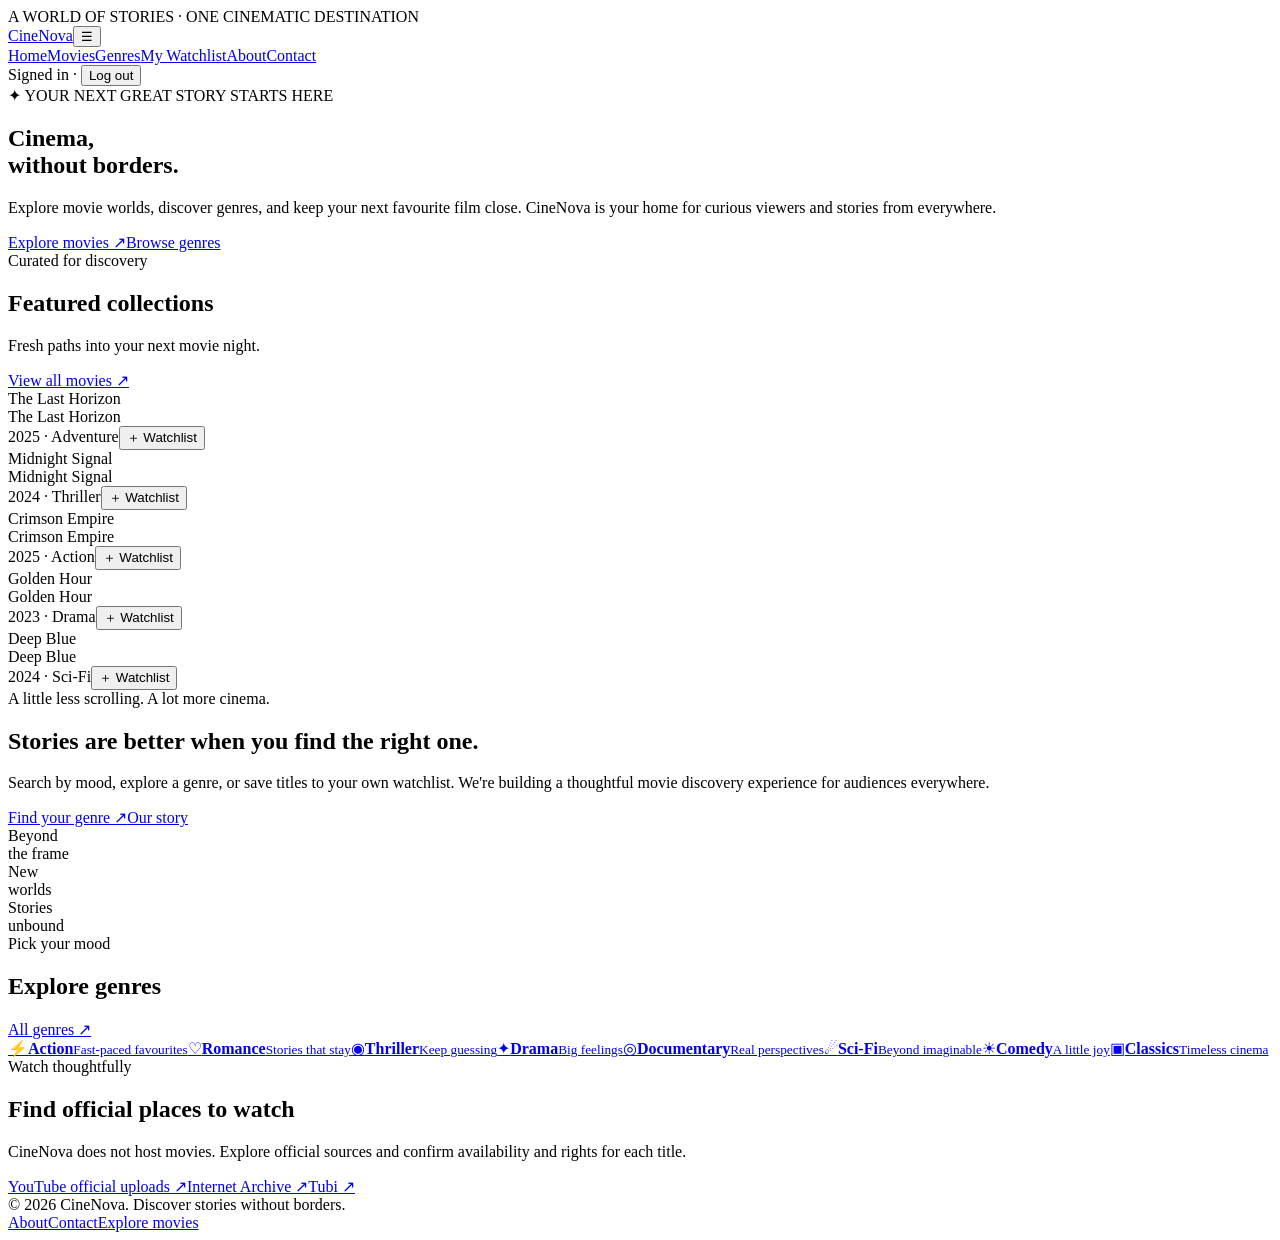
==== commit 5def83bd: "Update index.html" ====
--- a/index.html
+++ b/index.html
@@ -1,65 +1,2 @@
-<!DOCTYPE html>
-<html lang="en">
-<head>
-<meta charset="UTF-8"><meta name="viewport" content="width=device-width, initial-scale=1.0"><meta name="theme-color" content="#080911">
-<meta name="description" content="CineNova — discover global cinema, explore trending films, and find authorized free streaming options.">
-<title>CineNova — Cinema, Without Borders</title>
-<link rel="preconnect" href="https://fonts.googleapis.com"><link rel="preconnect" href="https://fonts.gstatic.com" crossorigin><link href="https://fonts.googleapis.com/css2?family=DM+Sans:wght@400;500;600;700&family=Space+Grotesk:wght@400;500;600;700&display=swap" rel="stylesheet">
-<style>
-:root{--bg:#080911;--panel:#11131f;--panel2:#171a29;--text:#f7f7fb;--muted:#a3a6bb;--purple:#a78bfa;--pink:#ee8bc5;--line:rgba(255,255,255,.09);--max:1380px}*{box-sizing:border-box}html{scroll-behavior:smooth;scroll-padding-top:95px}body{margin:0;background:var(--bg);color:var(--text);font-family:'DM Sans',sans-serif;overflow-x:hidden}body:before{content:"";position:fixed;inset:0;pointer-events:none;z-index:-1;background:radial-gradient(ellipse at 80% 0%,rgba(107,76,185,.13),transparent 38%),radial-gradient(ellipse at 0% 45%,rgba(46,89,155,.09),transparent 35%)}a{color:inherit;text-decoration:none}button,input{font:inherit}button{cursor:pointer}.wrap{width:min(var(--max),92%);margin:auto}.topline{height:32px;display:flex;align-items:center;justify-content:center;background:linear-gradient(90deg,#6f4fbd,#a36ebd,#6c72ce);font-size:11px;font-weight:700;letter-spacing:1.2px;text-transform:uppercase;color:#fff}.nav{position:sticky;top:0;z-index:20;background:rgba(8,9,17,.83);backdrop-filter:blur(22px);border-bottom:1px solid var(--line)}.nav-inner{height:76px;display:flex;align-items:center;gap:34px}.logo{font-family:'Space Grotesk',sans-serif;font-size:27px;font-weight:700;letter-spacing:-1.5px;white-space:nowrap}.logo .mark{color:var(--purple)}.navlinks{display:flex;align-items:center;gap:27px;color:#c3c4d3;font-size:13px;flex:1}.navlinks a{transition:color .2s}.navlinks a:hover,.navlinks a.active{color:white}.navright{display:flex;align-items:center;gap:12px}.search-mini{display:flex;align-items:center;gap:9px;color:#c9c9d5;border:1px solid var(--line);background:rgba(255,255,255,.035);padding:10px 13px;border-radius:12px;min-width:165px}.search-mini input{background:none;border:0;outline:0;color:white;width:100%;min-width:0;font-size:12px}.watchlist-link{font-size:12px;color:#ddd7ff;border:1px solid rgba(167,139,250,.3);padding:10px 13px;border-radius:11px;white-space:nowrap}.mobile-menu{display:none;background:none;color:white;border:0;font-size:23px}.hero{min-height:610px;position:relative;isolation:isolate;display:flex;align-items:center;overflow:hidden;border-bottom:1px solid var(--line)}.hero-image{position:absolute;inset:0;z-index:-2;background-image:linear-gradient(90deg,#080911 0%,rgba(8,9,17,.95) 24%,rgba(8,9,17,.55) 55%,rgba(8,9,17,.22) 100%),linear-gradient(0deg,#080911 0%,transparent 45%),url('https://images.unsplash.com/photo-1489599849927-2ee91dade6f2?auto=format&fit=crop&w=2200&q=90');background-size:cover;background-position:center 48%;transform:scale(1.02);animation:heroReveal 1.2s ease both}.hero-content{padding:80px 0 95px;max-width:700px;animation:rise .8s ease both}.eyebrow{display:inline-flex;align-items:center;gap:8px;padding:8px 12px;border:1px solid rgba(196,174,255,.32);background:rgba(123,91,195,.18);color:#ded3ff;border-radius:30px;font-size:10px;font-weight:700;letter-spacing:1.7px;text-transform:uppercase}.live-dot{height:6px;width:6px;border-radius:50%;background:#d6c5ff;box-shadow:0 0 14px #b59aff}h1,h2,h3,p{margin-top:0}h1{font-family:'Space Grotesk',sans-serif;font-size:clamp(48px,7vw,91px);line-height:.98;letter-spacing:-5px;margin:24px 0 22px;max-width:700px}h1 span{background:linear-gradient(90deg,#f9f5ff,#c7b5ff 55%,#ecb4de);-webkit-background-clip:text;background-clip:text;color:transparent}.hero-copy{color:#c4c5d4;max-width:510px;line-height:1.85;font-size:15px}.hero-meta{display:flex;align-items:center;gap:13px;color:#d4d3e0;font-size:12px;margin-top:24px}.hero-meta .rating{color:#f3d49b}.meta-sep{height:4px;width:4px;background:#8e8fa1;border-radius:50%}.actions{display:flex;gap:12px;flex-wrap:wrap;margin-top:30px}.btn{border:1px solid var(--line);border-radius:12px;padding:14px 19px;display:inline-flex;align-items:center;justify-content:center;gap:9px;font-weight:700;font-size:13px;transition:transform .2s,border-color .2s,background .2s}.btn:hover{transform:translateY(-2px)}.btn-primary{background:linear-gradient(135deg,#c2adff,#a78bfa);color:#181125;border-color:transparent;box-shadow:0 10px 35px rgba(139,106,222,.2)}.btn-glass{background:rgba(255,255,255,.07);backdrop-filter:blur(10px)}.hero-note{margin-top:24px;color:#a4a5b8;font-size:11px}.hero-note b{color:#e1d8ff}.hero-side-label{position:absolute;right:4%;bottom:65px;color:rgba(255,255,255,.7);font-size:10px;letter-spacing:3px;writing-mode:vertical-rl;text-transform:uppercase}.content{padding:0 0 80px}.quickbar{display:grid;grid-template-columns:repeat(4,1fr);border:1px solid var(--line);background:rgba(18,20,33,.84);border-radius:18px;margin-top:-28px;position:relative;z-index:2;overflow:hidden;box-shadow:0 25px 70px rgba(0,0,0,.24)}.quick{display:flex;align-items:center;gap:13px;padding:21px 24px;border-right:1px solid var(--line)}.quick:last-child{border:0}.quick-icon{height:39px;width:39px;display:grid;place-items:center;background:rgba(167,139,250,.12);border:1px solid rgba(167,139,250,.16);border-radius:12px;color:#d4c5ff;font-size:17px;flex-shrink:0}.quick strong{display:block;font-size:12px;margin-bottom:4px}.quick small{color:var(--muted);font-size:10px}.section{margin-top:72px}.section-head{display:flex;align-items:end;justify-content:space-between;gap:20px;margin-bottom:23px}.kicker{font-size:10px;color:#bda9ff;letter-spacing:2px;text-transform:uppercase;font-weight:700;margin-bottom:10px}.section-head h2{font-family:'Space Grotesk',sans-serif;font-size:clamp(25px,3vw,34px);letter-spacing:-1.4px;margin:0}.section-head p{color:var(--muted);font-size:12px;margin:8px 0 0;line-height:1.7}.text-link{color:#d0c1ff;font-size:12px;font-weight:700;white-space:nowrap}.text-link:hover{color:white}.filters{display:flex;gap:8px;flex-wrap:wrap;margin-bottom:22px}.filter{border:1px solid var(--line);background:rgba(255,255,255,.025);color:#bcbfd0;border-radius:30px;padding:9px 14px;font-size:11px;transition:all .2s}.filter:hover,.filter.selected{background:#c2adff;color:#191127;border-color:#c2adff}.movie-grid{display:grid;grid-template-columns:repeat(6,minmax(0,1fr));gap:17px}.movie-card{min-width:0;position:relative;transition:transform .25s}.movie-card:hover{transform:translateY(-6px)}.poster{position:relative;aspect-ratio:2/3;border-radius:13px;overflow:hidden;background:#191b2b;border:1px solid rgba(255,255,255,.08);isolation:isolate}.poster img{width:100%;height:100%;object-fit:cover;display:block;transition:transform .55s;filter:saturate(.88)}.movie-card:hover .poster img{transform:scale(1.06);filter:saturate(1.08)}.poster:after{content:"";position:absolute;inset:40% 0 0;background:linear-gradient(transparent,rgba(0,0,0,.7));z-index:1;pointer-events:none}.poster-placeholder{height:100%;display:flex;align-items:end;padding:15px;font-family:'Space Grotesk',sans-serif;font-size:25px;line-height:1;font-weight:700;letter-spacing:-1px;background:radial-gradient(circle at 70% 20%,rgba(255,255,255,.23),transparent 28%),linear-gradient(145deg,#52437f,#191b2c 70%);position:relative}.poster-placeholder:after{content:"";position:absolute;width:150px;height:150px;border:1px solid rgba(255,255,255,.16);border-radius:50%;top:10%;right:-25%;box-shadow:0 0 0 18px rgba(255,255,255,.025),0 0 0 38px rgba(255,255,255,.02)}.poster-placeholder span{position:relative;z-index:2}.poster-placeholder.blue{background:linear-gradient(145deg,#397c9c,#151a30 75%)}.poster-placeholder.red{background:linear-gradient(145deg,#a34e5e,#20121e 75%)}.poster-placeholder.gold{background:linear-gradient(145deg,#a27b42,#241a17 75%)}.poster-placeholder.teal{background:linear-gradient(145deg,#2f887e,#111e25 75%)}.poster-placeholder.pink{background:linear-gradient(145deg,#a45d93,#24162a 75%)}.poster-placeholder.orange{background:linear-gradient(145deg,#b36a38,#241a17 75%)}.poster-badge{position:absolute;top:10px;left:10px;z-index:3;padding:6px 8px;background:rgba(9,10,18,.78);border:1px solid rgba(255,255,255,.12);border-radius:7px;font-size:9px;font-weight:700;backdrop-filter:blur(8px)}.save-btn{position:absolute;top:9px;right:9px;z-index:4;width:31px;height:31px;border:1px solid rgba(255,255,255,.2);background:rgba(8,9,17,.7);color:white;border-radius:50%;font-size:17px;display:grid;place-items:center}.save-btn.saved{background:#c2adff;color:#181125}.movie-info{padding:12px 2px 0}.movie-title{font-size:13px;font-weight:700;white-space:nowrap;overflow:hidden;text-overflow:ellipsis;margin-bottom:7px}.movie-sub{display:flex;justify-content:space-between;gap:8px;color:var(--muted);font-size:10px}.movie-sub .stars{color:#f4d49b}.poster-action{display:none;position:absolute;inset:0;z-index:2;align-items:center;justify-content:center}.movie-card:hover .poster-action{display:flex}.play-circle{height:44px;width:44px;display:grid;place-items:center;border-radius:50%;background:rgba(194,173,255,.94);color:#171024;box-shadow:0 8px 30px #0006;font-size:17px}.feature-band{display:grid;grid-template-columns:1.1fr 1fr;gap:30px;align-items:center;border:1px solid var(--line);border-radius:22px;padding:35px;background:linear-gradient(115deg,#19162b,#10131f 60%,#151326);overflow:hidden;position:relative}.feature-band:after{content:"CN";font-family:'Space Grotesk',sans-serif;position:absolute;right:2%;bottom:-70px;font-size:220px;font-weight:700;color:rgba(255,255,255,.025);pointer-events:none}.feature-copy{position:relative;z-index:1}.feature-copy h2{font:700 clamp(28px,3vw,42px)/1.08 'Space Grotesk',sans-serif;letter-spacing:-1.5px;margin:12px 0 16px}.feature-copy p{font-size:13px;line-height:1.85;color:#b6b8c9;max-width:470px}.feature-art{min-height:260px;position:relative;display:flex;align-items:center;justify-content:center;gap:14px;transform:rotate(-4deg)}.art-poster{width:31%;aspect-ratio:2/3;border-radius:12px;box-shadow:0 20px 45px #0008;border:1px solid #ffffff2b;overflow:hidden;background:linear-gradient(145deg,#6e55a6,#161827);display:flex;align-items:end;padding:12px;font:700 19px/1 'Space Grotesk',sans-serif}.art-poster:nth-child(2){transform:translateY(-20px) scale(1.1);background:linear-gradient(145deg,#a05c77,#241625)}.art-poster:nth-child(3){background:linear-gradient(145deg,#a77a3c,#21191a)}.category-grid{display:grid;grid-template-columns:repeat(4,1fr);gap:14px}.category{position:relative;overflow:hidden;border:1px solid var(--line);border-radius:15px;min-height:150px;padding:20px;display:flex;flex-direction:column;justify-content:end;background:linear-gradient(135deg,#22203b,#10121d);transition:transform .2s,border-color .2s}.category:hover{transform:translateY(-4px);border-color:#9f8ae3}.category:before{content:"";position:absolute;width:150px;height:150px;right:-32px;top:-42px;border:1px solid #ffffff15;border-radius:50%;box-shadow:0 0 0 20px #ffffff05,0 0 0 40px #ffffff03}.category:nth-child(2){background:linear-gradient(135deg,#3c263d,#15121e)}.category:nth-child(3){background:linear-gradient(135deg,#1e3a49,#11151e)}.category:nth-child(4){background:linear-gradient(135deg,#4b3824,#17151a)}.category:nth-child(5){background:linear-gradient(135deg,#1c4641,#10191b)}.category:nth-child(6){background:linear-gradient(135deg,#3d294d,#171321)}.category:nth-child(7){background:linear-gradient(135deg,#4c282b,#1a1217)}.category:nth-child(8){background:linear-gradient(135deg,#27324f,#111522)}.category .cat-icon{font-size:22px;margin-bottom:18px;position:relative}.category strong{font-size:15px;position:relative}.category small{font-size:10px;color:#b5b6c8;margin-top:5px;position:relative}.free-grid{display:grid;grid-template-columns:repeat(3,1fr);gap:16px}.free-card{padding:24px;border-radius:17px;background:linear-gradient(145deg,#151827,#10121b);border:1px solid var(--line);transition:transform .2s,border-color .2s}.free-card:hover{transform:translateY(-4px);border-color:#6f6491}.free-icon{height:46px;width:46px;display:grid;place-items:center;background:rgba(167,139,250,.13);border-radius:13px;font-size:22px;margin-bottom:19px}.free-card h3{font-size:16px;margin-bottom:8px}.free-card p{font-size:12px;color:var(--muted);line-height:1.8;min-height:62px}.free-card a{font-size:12px;font-weight:700;color:#d0c0ff}.free-card a:hover{color:white}.newsletter{display:flex;justify-content:space-between;align-items:center;gap:30px;padding:30px 34px;border-radius:18px;background:linear-gradient(105deg,rgba(125,92,190,.2),rgba(37,45,81,.26));border:1px solid rgba(167,139,250,.18)}.newsletter h3{font:700 23px 'Space Grotesk',sans-serif;letter-spacing:-.7px;margin:0 0 8px}.newsletter p{font-size:12px;color:var(--muted);margin:0;line-height:1.6}.newsletter-form{display:flex;gap:8px;max-width:410px;width:100%}.newsletter-form input{min-width:0;flex:1;border:1px solid var(--line);background:#0c0e18;color:white;padding:13px;border-radius:10px;outline:0;font-size:12px}.newsletter-form button{border:0;background:#c2adff;color:#191127;border-radius:10px;padding:0 15px;font-weight:700;font-size:12px}.footer{border-top:1px solid var(--line);padding:40px 0 22px;background:#07080f}.footer-top{display:grid;grid-template-columns:1.7fr 1fr 1fr 1fr;gap:35px;padding-bottom:35px}.footer-brand p{font-size:12px;line-height:1.8;color:var(--muted);max-width:300px;margin:15px 0}.footer h4{font-size:12px;margin:7px 0 17px}.footer-col a{display:block;font-size:11px;color:var(--muted);margin:12px 0}.footer-col a:hover{color:white}.footer-bottom{border-top:1px solid var(--line);padding-top:19px;display:flex;justify-content:space-between;gap:15px;color:#777b90;font-size:10px;line-height:1.7}.legal{max-width:650px}.toast{position:fixed;bottom:22px;left:50%;transform:translate(-50%,20px);opacity:0;pointer-events:none;background:#e0d5ff;color:#191127;padding:12px 18px;border-radius:12px;z-index:50;font-size:12px;font-weight:700;transition:all .25s;box-shadow:0 12px 35px #0007}.toast.show{opacity:1;transform:translate(-50%,0)}.empty-state{grid-column:1/-1;border:1px dashed var(--line);padding:35px;text-align:center;border-radius:15px;color:var(--muted);font-size:13px}.reveal{opacity:0;transform:translateY(18px);transition:opacity .65s ease,transform .65s ease}.reveal.visible{opacity:1;transform:translateY(0)}@keyframes rise{from{opacity:0;transform:translateY(20px)}to{opacity:1;transform:translateY(0)}}@keyframes heroReveal{from{opacity:.3;transform:scale(1.07)}to{opacity:1;transform:scale(1.02)}}
-@media(max-width:1100px){.movie-grid{grid-template-columns:repeat(4,minmax(0,1fr))}.quick{padding:17px}.quick small{font-size:9px}.nav-inner{gap:20px}.navlinks{gap:17px}.search-mini{min-width:130px}.feature-band{padding:27px}.category-grid{grid-template-columns:repeat(4,1fr)}}
-@media(max-width:760px){.topline{font-size:9px;letter-spacing:.7px;text-align:center;padding:0 10px}.nav-inner{height:66px;gap:12px}.navlinks{display:none;position:absolute;top:66px;left:0;right:0;padding:18px 5%;background:#0d0e19;border-bottom:1px solid var(--line);flex-direction:column;align-items:flex-start}.navlinks.open{display:flex}.mobile-menu{display:block}.navright{margin-left:auto}.search-mini{min-width:0;padding:10px;width:42px;justify-content:center}.search-mini input{display:none}.watchlist-link{display:none}.logo{font-size:24px}.hero{min-height:570px}.hero-image{background-position:58% center;background-image:linear-gradient(90deg,rgba(8,9,17,.95),rgba(8,9,17,.65)),linear-gradient(0deg,#080911,transparent 60%),url('https://images.unsplash.com/photo-1489599849927-2ee91dade6f2?auto=format&fit=crop&w=1400&q=85')}.hero-content{padding:70px 0 95px}.hero-side-label{display:none}h1{letter-spacing:-3px}.quickbar{grid-template-columns:repeat(2,1fr);margin-top:-24px}.quick:nth-child(2){border-right:0}.quick:nth-child(-n+2){border-bottom:1px solid var(--line)}.quick{padding:15px 13px;gap:9px}.quick-icon{height:34px;width:34px}.quick strong{font-size:11px}.quick small{font-size:9px}.section{margin-top:55px}.movie-grid{grid-template-columns:repeat(3,minmax(0,1fr));gap:13px}.movie-title{font-size:12px}.movie-sub{font-size:9px}.poster-badge{font-size:8px;top:7px;left:7px}.save-btn{top:6px;right:6px;width:28px;height:28px}.feature-band{grid-template-columns:1fr;gap:10px;padding:25px}.feature-art{min-height:190px;max-width:400px;width:100%;margin:auto}.category-grid{grid-template-columns:repeat(2,1fr);gap:10px}.category{min-height:130px;padding:15px}.free-grid{grid-template-columns:1fr}.free-card p{min-height:0}.newsletter{align-items:flex-start;flex-direction:column;padding:24px}.newsletter-form{max-width:none}.footer-top{grid-template-columns:repeat(2,1fr);gap:25px}.footer-brand{grid-column:1/-1}.footer-bottom{flex-direction:column}.section-head{align-items:flex-start}.pill{display:none}}
-@media(max-width:420px){.wrap{width:91%}.hero{min-height:550px}.hero-copy{font-size:13px}.hero-meta{gap:8px;flex-wrap:wrap;font-size:10px}.actions .btn{padding:13px 14px;font-size:12px}.movie-grid{grid-template-columns:repeat(2,minmax(0,1fr));gap:16px}.movie-title{font-size:13px}.movie-sub{font-size:10px}.section-head h2{font-size:25px}.footer-top{gap:20px}.feature-copy h2{font-size:31px}}
-@media(prefers-reduced-motion:reduce){*,*:before,*:after{scroll-behavior:auto!important;animation:none!important;transition:none!important}.reveal{opacity:1;transform:none}}
-</style>
-</head>
-<body>
-<div class="topline">Your next great movie is one discovery away · Explore cinema worldwide</div>
-<header class="nav"><div class="wrap nav-inner">
-<a class="logo" href="#home" aria-label="CineNova home">Cine<span class="mark">Nova</span><span style="font-size:9px;letter-spacing:2px;color:#a5a7bd;vertical-align:top;margin-left:4px">™</span></a>
-<nav class="navlinks" id="navlinks"><a class="active" href="#home">Home</a><a href="#trending">Discover</a><a href="#genres">Genres</a><a href="#free">Watch Free</a><a href="#about">About</a></nav>
-<div class="navright"><label class="search-mini" aria-label="Search movies"><span>⌕</span><input id="topSearch" type="search" placeholder="Search titles..." autocomplete="off"></label><a class="watchlist-link" href="#trending" id="watchlistNav">♡ Watchlist <span id="savedCount">0</span></a><button class="mobile-menu" id="mobileMenu" aria-label="Toggle navigation">☰</button></div>
-</div></header>
-<section class="hero" id="home"><div class="hero-image"></div><div class="wrap"><div class="hero-content"><div class="eyebrow"><span class="live-dot"></span> A world of stories awaits</div><h1>Stories worth<br><span>staying up for.</span></h1><p class="hero-copy">From the biggest blockbusters to hidden gems, explore the movies everyone is talking about and discover your next unforgettable watch.</p><div class="hero-meta"><span class="rating">★  Curated discovery</span><span class="meta-sep"></span><span>Global cinema</span><span class="meta-sep"></span><span>New stories daily</span></div><div class="actions"><a class="btn btn-primary" href="#trending">Explore the collection <span>↗</span></a><a class="btn btn-glass" href="#free"><span>▷</span> Find free movies</a></div><div class="hero-note"><b>Discover smarter.</b> Find official sources and explore with confidence.</div></div></div><div class="hero-side-label">Cinema · Culture · Discovery</div></section>
-<main class="content"><div class="wrap">
-<div class="quickbar reveal"><div class="quick"><div class="quick-icon">✦</div><div><strong>Explore worldwide</strong><small>Stories across languages</small></div></div><div class="quick"><div class="quick-icon">⌕</div><div><strong>Discover your next watch</strong><small>Find films by mood and genre</small></div></div><div class="quick"><div class="quick-icon">♡</div><div><strong>Build your watchlist</strong><small>Save titles for later</small></div></div><div class="quick"><div class="quick-icon">▷</div><div><strong>Official watch options</strong><small>Find authorized sources</small></div></div></div>
-<section class="section reveal" id="trending"><div class="section-head"><div><div class="kicker">Handpicked for your next movie night</div><h2>Explore the collection</h2><p>Browse our starter showcase. Live movie data will be connected in the next setup step.</p></div><a class="text-link" href="#genres">Browse by genre ↗</a></div>
-<div class="filters" id="filters"><button class="filter selected" data-filter="all">All collections</button><button class="filter" data-filter="bollywood">Bollywood</button><button class="filter" data-filter="hollywood">Hollywood</button><button class="filter" data-filter="south">South Indian</button><button class="filter" data-filter="classic">Classics</button><button class="filter" data-filter="documentary">Documentary</button></div>
-<div class="movie-grid" id="movieGrid">
-<article class="movie-card" data-title="Bollywood Hindi cinema" data-category="bollywood"><div class="poster"><div class="poster-placeholder pink"><span>Hindi<br>Cinema</span></div><span class="poster-badge">BOLLYWOOD</span><button class="save-btn" aria-label="Save Bollywood collection" data-save="Bollywood Collection">＋</button><div class="poster-action"><a class="play-circle" href="https://www.youtube.com/results?search_query=official+full+Hindi+movie" target="_blank" rel="noopener" aria-label="Find Hindi movies">▷</a></div></div><div class="movie-info"><div class="movie-title">Bollywood Collection</div><div class="movie-sub"><span>Hindi · India</span><span class="stars">✦ Explore</span></div></div></article>
-<article class="movie-card" data-title="Hollywood international cinema" data-category="hollywood"><div class="poster"><div class="poster-placeholder blue"><span>Hollywood</span></div><span class="poster-badge">WORLD CINEMA</span><button class="save-btn" aria-label="Save Hollywood collection" data-save="Hollywood Collection">＋</button><div class="poster-action"><a class="play-circle" href="https://www.youtube.com/results?search_query=official+free+full+Hollywood+movie" target="_blank" rel="noopener" aria-label="Find Hollywood movies">▷</a></div></div><div class="movie-info"><div class="movie-title">Hollywood Collection</div><div class="movie-sub"><span>English · Global</span><span class="stars">✦ Explore</span></div></div></article>
-<article class="movie-card" data-title="South Indian Tamil Telugu Malayalam cinema" data-category="south"><div class="poster"><div class="poster-placeholder red"><span>South<br>Cinema</span></div><span class="poster-badge">SOUTH INDIAN</span><button class="save-btn" aria-label="Save South Indian collection" data-save="South Indian Collection">＋</button><div class="poster-action"><a class="play-circle" href="https://www.youtube.com/results?search_query=official+full+South+Indian+movie" target="_blank" rel="noopener" aria-label="Find South Indian movies">▷</a></div></div><div class="movie-info"><div class="movie-title">South Indian Collection</div><div class="movie-sub"><span>Tamil · Telugu</span><span class="stars">✦ Explore</span></div></div></article>
-<article class="movie-card" data-title="Classic public domain movies" data-category="classic"><div class="poster"><div class="poster-placeholder gold"><span>Classic<br>Stories</span></div><span class="poster-badge">TIMELESS</span><button class="save-btn" aria-label="Save classic collection" data-save="Classic Cinema">＋</button><div class="poster-action"><a class="play-circle" href="https://archive.org/details/movies" target="_blank" rel="noopener" aria-label="Explore archive films">▷</a></div></div><div class="movie-info"><div class="movie-title">Classic Cinema</div><div class="movie-sub"><span>Timeless films</span><span class="stars">✦ Explore</span></div></div></article>
-<article class="movie-card" data-title="Documentary true stories" data-category="documentary"><div class="poster"><div class="poster-placeholder teal"><span>True<br>Stories</span></div><span class="poster-badge">DOCUMENTARY</span><button class="save-btn" aria-label="Save documentary collection" data-save="Documentaries">＋</button><div class="poster-action"><a class="play-circle" href="https://www.youtube.com/results?search_query=official+free+full+documentary" target="_blank" rel="noopener" aria-label="Find documentaries">▷</a></div></div><div class="movie-info"><div class="movie-title">Documentaries</div><div class="movie-sub"><span>Real stories</span><span class="stars">✦ Explore</span></div></div></article>
-<article class="movie-card" data-title="Independent world cinema" data-category="classic"><div class="poster"><div class="poster-placeholder orange"><span>Indie<br>Films</span></div><span class="poster-badge">HIDDEN GEMS</span><button class="save-btn" aria-label="Save indie collection" data-save="Independent Cinema">＋</button><div class="poster-action"><a class="play-circle" href="https://archive.org/details/movies" target="_blank" rel="noopener" aria-label="Explore independent films">▷</a></div></div><div class="movie-info"><div class="movie-title">Independent Cinema</div><div class="movie-sub"><span>Discover · Indie</span><span class="stars">✦ Explore</span></div></div></article>
-</div><p id="emptyMessage" class="empty-state" hidden>No collections match that search. Try another title or filter.</p>
-</section>
-<section class="section reveal" id="about"><div class="feature-band"><div class="feature-copy"><div class="kicker">A little less scrolling. A lot more cinema.</div><h2>Your next favourite<br>film is out there.</h2><p>CineNova is being built as a home for curious movie fans: a place to discover titles from different industries, keep track of what catches your eye, and find official places to watch.</p><div class="actions"><a class="btn btn-primary" href="#genres">Find your genre ↗</a></div></div><div class="feature-art" aria-hidden="true"><div class="art-poster">Beyond<br>the frame</div><div class="art-poster">Stories<br>unbound</div><div class="art-poster">New<br>worlds</div></div></div></section>
-<section class="section reveal" id="genres"><div class="section-head"><div><div class="kicker">Pick your mood</div><h2>Explore by genre</h2><p>Jump into the kind of story you feel like watching today.</p></div></div><div class="category-grid"><a class="category" href="#trending" data-genre="hollywood"><span class="cat-icon">⚡</span><strong>Action</strong><small>Fast-paced favourites</small></a><a class="category" href="#trending" data-genre="bollywood"><span class="cat-icon">♡</span><strong>Romance</strong><small>Stories that stay with you</small></a><a class="category" href="#trending" data-genre="classic"><span class="cat-icon">◉</span><strong>Thriller</strong><small>Keep guessing</small></a><a class="category" href="#trending" data-genre="south"><span class="cat-icon">✦</span><strong>Drama</strong><small>Big feelings, great stories</small></a><a class="category" href="#trending" data-genre="documentary"><span class="cat-icon">◎</span><strong>Documentary</strong><small>Real lives, new perspectives</small></a><a class="category" href="#trending" data-genre="hollywood"><span class="cat-icon">☄</span><strong>Sci-Fi</strong><small>Beyond the imaginable</small></a><a class="category" href="#trending" data-genre="bollywood"><span class="cat-icon">☀</span><strong>Comedy</strong><small>Good mood guaranteed</small></a><a class="category" href="#trending" data-genre="classic"><span class="cat-icon">▣</span><strong>Classics</strong><small>Timeless cinema</small></a></div></section>
-<section class="section reveal" id="free"><div class="section-head"><div><div class="kicker">Watch thoughtfully</div><h2>Find official free movies</h2><p>Explore platforms that may offer free films. Availability and viewing rights vary by title and region.</p></div><span class="pill">AUTHORIZED SOURCES</span></div><div class="free-grid"><article class="free-card"><div class="free-icon">▶</div><h3>YouTube Official Channels</h3><p>Search for full movies uploaded by studios and authorized distributors, including selected Hindi films.</p><a href="https://www.youtube.com/results?search_query=official+full+Hindi+movie" target="_blank" rel="noopener">Explore official Hindi movies ↗</a></article><article class="free-card"><div class="free-icon">▧</div><h3>Internet Archive</h3><p>Explore historical and public-domain film collections. Verify the rights and licence of each individual title.</p><a href="https://archive.org/details/movies" target="_blank" rel="noopener">Explore the archive ↗</a></article><article class="free-card"><div class="free-icon">🍿</div><h3>Tubi</h3><p>A free, ad-supported streaming service with a catalogue that varies by country and licensing availability.</p><a href="https://tubitv.com/category/indian_cinema" target="_blank" rel="noopener">Explore Indian cinema ↗</a></article></div><div class="notice" style="margin-top:18px;padding:15px 17px;border:1px solid var(--line);border-radius:12px;color:var(--muted);font-size:11px;line-height:1.8">CineNova currently links to external discovery sources. A movie being free to watch on another platform does not automatically grant permission to host, rebroadcast, or embed it here.</div></section>
-<section class="section reveal"><div class="newsletter"><div><h3>Keep your next watch close.</h3><p>Save interesting collections to your browser watchlist. No account needed for this demo.</p></div><form class="newsletter-form" id="newsletterForm"><input id="newsletterEmail" type="email" placeholder="Your email address" aria-label="Email address" required><button type="submit">Notify me ↗</button></form></div></section>
-</div></main>
-<footer class="footer"><div class="wrap"><div class="footer-top"><div class="footer-brand"><a class="logo" href="#home">Cine<span class="mark">Nova</span></a><p>A growing movie discovery destination for curious viewers everywhere. Find stories, explore genres, and follow official paths to watch.</p></div><div class="footer-col"><h4>Explore</h4><a href="#trending">Discover movies</a><a href="#genres">Genres</a><a href="#free">Watch free</a></div><div class="footer-col"><h4>CineNova</h4><a href="#about">About us</a><a href="mailto:hello@cinenova.example">Contact</a><a href="#home">Back to top ↑</a></div><div class="footer-col"><h4>Important</h4><a href="#free">Official sources</a><a href="#about">Our mission</a><a href="#free">Viewing availability</a></div></div><div class="footer-bottom"><span>© <span id="year"></span> CineNova. All rights reserved.</span><span class="legal">Movie titles, availability, and streaming rights belong to their respective owners. This starter showcase does not host full-length movies.</span></div></div></footer>
-<div class="toast" id="toast" role="status" aria-live="polite"></div>
-<script>
-(() => {
- const cards=[...document.querySelectorAll('.movie-card')],filters=[...document.querySelectorAll('.filter')],searchInputs=[document.getElementById('topSearch')],grid=document.getElementById('movieGrid'),empty=document.getElementById('emptyMessage');
- const toast=document.getElementById('toast');let toastTimer;let activeFilter='all';
- function say(message){toast.textContent=message;toast.classList.add('show');clearTimeout(toastTimer);toastTimer=setTimeout(()=>toast.classList.remove('show'),2400)}
- function getSaved(){try{return JSON.parse(localStorage.getItem('cinenova-watchlist')||'[]')}catch(e){return []}}
- function saveSaved(items){try{localStorage.setItem('cinenova-watchlist',JSON.stringify(items))}catch(e){}}
- function updateSaved(){const saved=getSaved();document.getElementById('savedCount').textContent=saved.length;document.querySelectorAll('[data-save]').forEach(btn=>{const on=saved.includes(btn.dataset.save);btn.classList.toggle('saved',on);btn.textContent=on?'✓':'＋';btn.setAttribute('aria-pressed',String(on))})}
- function render(){const q=(searchInputs[0].value||'').trim().toLowerCase();let count=0;cards.forEach(card=>{const matchText=(card.dataset.title+' '+card.innerText).toLowerCase().includes(q);const matchFilter=activeFilter==='all'||card.dataset.category===activeFilter;card.hidden=!(matchText&&matchFilter);if(!card.hidden)count++});empty.hidden=count>0;grid.style.display=count?'grid':'none'}
- filters.forEach(btn=>btn.addEventListener('click',()=>{activeFilter=btn.dataset.filter;filters.forEach(f=>f.classList.toggle('selected',f===btn));render()}));
- searchInputs.forEach(input=>input.addEventListener('input',()=>{searchInputs.forEach(other=>{if(other!==input)other.value=input.value});render();document.getElementById('trending').scrollIntoView({behavior:'smooth',block:'start'})}));
- document.querySelectorAll('[data-save]').forEach(btn=>btn.addEventListener('click',()=>{const name=btn.dataset.save;let saved=getSaved();if(saved.includes(name)){saved=saved.filter(item=>item!==name);say('Removed from your watchlist')}else{saved.push(name);say('Added to your watchlist')}saveSaved(saved);updateSaved()}));
- document.querySelectorAll('[data-genre]').forEach(link=>link.addEventListener('click',()=>{activeFilter=link.dataset.genre;filters.forEach(f=>f.classList.toggle('selected',f.dataset.filter===activeFilter));render()}));
- document.getElementById('watchlistNav').addEventListener('click',e=>{e.preventDefault();const saved=getSaved();if(!saved.length){say('Your watchlist is empty — tap ＋ on a collection to save it.');return}say('Saved: '+saved.join(', '))});
- const menu=document.getElementById('mobileMenu'),nav=document.getElementById('navlinks');menu.addEventListener('click',()=>nav.classList.toggle('open'));nav.querySelectorAll('a').forEach(a=>a.addEventListener('click',()=>nav.classList.remove('open')));
- document.getElementById('newsletterForm').addEventListener('submit',e=>{e.preventDefault();say('Thanks! Email signup needs a mailing-list service to go live.');e.target.reset()});
- document.getElementById('year').textContent=new Date().getFullYear();updateSaved();render();
- if('IntersectionObserver' in window){const observer=new IntersectionObserver(entries=>entries.forEach(entry=>{if(entry.isIntersecting){entry.target.classList.add('visible');observer.unobserve(entry.target)}}),{threshold:.08});document.querySelectorAll('.reveal').forEach(el=>observer.observe(el))}else{document.querySelectorAll('.reveal').forEach(el=>el.classList.add('visible'))}
-})();
-</script>
-</body></html>
+<!doctype html><html lang="en"><head><meta charset="utf-8"><meta name="viewport" content="width=device-width,initial-scale=1"><meta name="theme-color" content="#080911"><meta name="description" content="CineNova movie discovery and official viewing links."><title>Home · CineNova</title><link rel="stylesheet" href="assets/style.css"></head><body><div class="topline">A WORLD OF STORIES · ONE CINEMATIC DESTINATION</div><header class="nav"><div class="wrap nav-inner"><a class="logo" href="index.html">Cine<span>Nova</span></a><button class="mobile-menu" aria-label="Open menu">☰</button><nav class="navlinks"><a href="index.html">Home</a><a href="movies.html">Movies</a><a href="genres.html">Genres</a><a href="watchlist.html">My Watchlist</a><a href="about.html">About</a><a href="contact.html">Contact</a></nav><div class="navright"><span class="user-pill">Signed in · <b data-user></b></span><button class="btn btn-small" data-logout>Log out</button></div></div></header><main><section class="hero"><div class="wrap hero-copy"><span class="eyebrow">✦ YOUR NEXT GREAT STORY STARTS HERE</span><h1>Cinema,<br><span>without borders.</span></h1><p>Explore movie worlds, discover genres, and keep your next favourite film close. CineNova is your home for curious viewers and stories from everywhere.</p><div class="actions"><a class="btn btn-primary" href="movies.html">Explore movies ↗</a><a class="btn" href="genres.html">Browse genres</a></div></div></section><div class="wrap"><section class="section"><div class="section-head"><div><div class="kicker">Curated for discovery</div><h2>Featured collections</h2><p>Fresh paths into your next movie night.</p></div><a class="btn btn-small" href="movies.html">View all movies ↗</a></div><div class="movie-grid"><article class="movie-card" data-movie="The Last Horizon" data-genre="adventure"><div class="poster "><span>The Last Horizon</span></div><div class="movie-info"><div class="movie-title">The Last Horizon</div><div class="movie-sub"><span>2025 · Adventure</span><button class="save-btn" data-save="The Last Horizon">＋ Watchlist</button></div></div></article><article class="movie-card" data-movie="Midnight Signal" data-genre="thriller"><div class="poster blue"><span>Midnight Signal</span></div><div class="movie-info"><div class="movie-title">Midnight Signal</div><div class="movie-sub"><span>2024 · Thriller</span><button class="save-btn" data-save="Midnight Signal">＋ Watchlist</button></div></div></article><article class="movie-card" data-movie="Crimson Empire" data-genre="action"><div class="poster red"><span>Crimson Empire</span></div><div class="movie-info"><div class="movie-title">Crimson Empire</div><div class="movie-sub"><span>2025 · Action</span><button class="save-btn" data-save="Crimson Empire">＋ Watchlist</button></div></div></article><article class="movie-card" data-movie="Golden Hour" data-genre="drama"><div class="poster gold"><span>Golden Hour</span></div><div class="movie-info"><div class="movie-title">Golden Hour</div><div class="movie-sub"><span>2023 · Drama</span><button class="save-btn" data-save="Golden Hour">＋ Watchlist</button></div></div></article><article class="movie-card" data-movie="Deep Blue" data-genre="sci-fi"><div class="poster teal"><span>Deep Blue</span></div><div class="movie-info"><div class="movie-title">Deep Blue</div><div class="movie-sub"><span>2024 · Sci-Fi</span><button class="save-btn" data-save="Deep Blue">＋ Watchlist</button></div></div></article></div></section><section class="section"><div class="feature-band"><div><div class="kicker">A little less scrolling. A lot more cinema.</div><h2>Stories are better when you find the right one.</h2><p class="muted">Search by mood, explore a genre, or save titles to your own watchlist. We're building a thoughtful movie discovery experience for audiences everywhere.</p><div class="actions"><a class="btn btn-primary" href="genres.html">Find your genre ↗</a><a class="btn" href="about.html">Our story</a></div></div><div class="feature-art"><div class="art-card">Beyond<br>the frame</div><div class="art-card">New<br>worlds</div><div class="art-card">Stories<br>unbound</div></div></div></section><section class="section"><div class="section-head"><div><div class="kicker">Pick your mood</div><h2>Explore genres</h2></div><a class="btn btn-small" href="genres.html">All genres ↗</a></div><div class="category-grid"><a class="category" href="movies.html"><span class="symbol">⚡</span><strong>Action</strong><small>Fast-paced favourites</small></a><a class="category" href="movies.html"><span class="symbol">♡</span><strong>Romance</strong><small>Stories that stay</small></a><a class="category" href="movies.html"><span class="symbol">◉</span><strong>Thriller</strong><small>Keep guessing</small></a><a class="category" href="movies.html"><span class="symbol">✦</span><strong>Drama</strong><small>Big feelings</small></a><a class="category" href="movies.html"><span class="symbol">◎</span><strong>Documentary</strong><small>Real perspectives</small></a><a class="category" href="movies.html"><span class="symbol">☄</span><strong>Sci-Fi</strong><small>Beyond imaginable</small></a><a class="category" href="movies.html"><span class="symbol">☀</span><strong>Comedy</strong><small>A little joy</small></a><a class="category" href="movies.html"><span class="symbol">▣</span><strong>Classics</strong><small>Timeless cinema</small></a></div></section><section class="section"><div class="panel"><div class="kicker">Watch thoughtfully</div><h2>Find official places to watch</h2><p class="muted">CineNova does not host movies. Explore official sources and confirm availability and rights for each title.</p><div class="actions"><a class="btn" target="_blank" rel="noopener" href="https://www.youtube.com/results?search_query=official+full+movie">YouTube official uploads ↗</a><a class="btn" target="_blank" rel="noopener" href="https://archive.org/details/movies">Internet Archive ↗</a><a class="btn" target="_blank" rel="noopener" href="https://tubitv.com/">Tubi ↗</a></div></div></section></div></main><footer class="footer"><div class="wrap footer-inner"><span>© 2026 CineNova. Discover stories without borders.</span><div class="footer-links"><a href="about.html">About</a><a href="contact.html">Contact</a><a href="movies.html">Explore movies</a></div></div></footer><div class="toast" role="status"></div><script src="assets/app.js"></script></body></html>
 
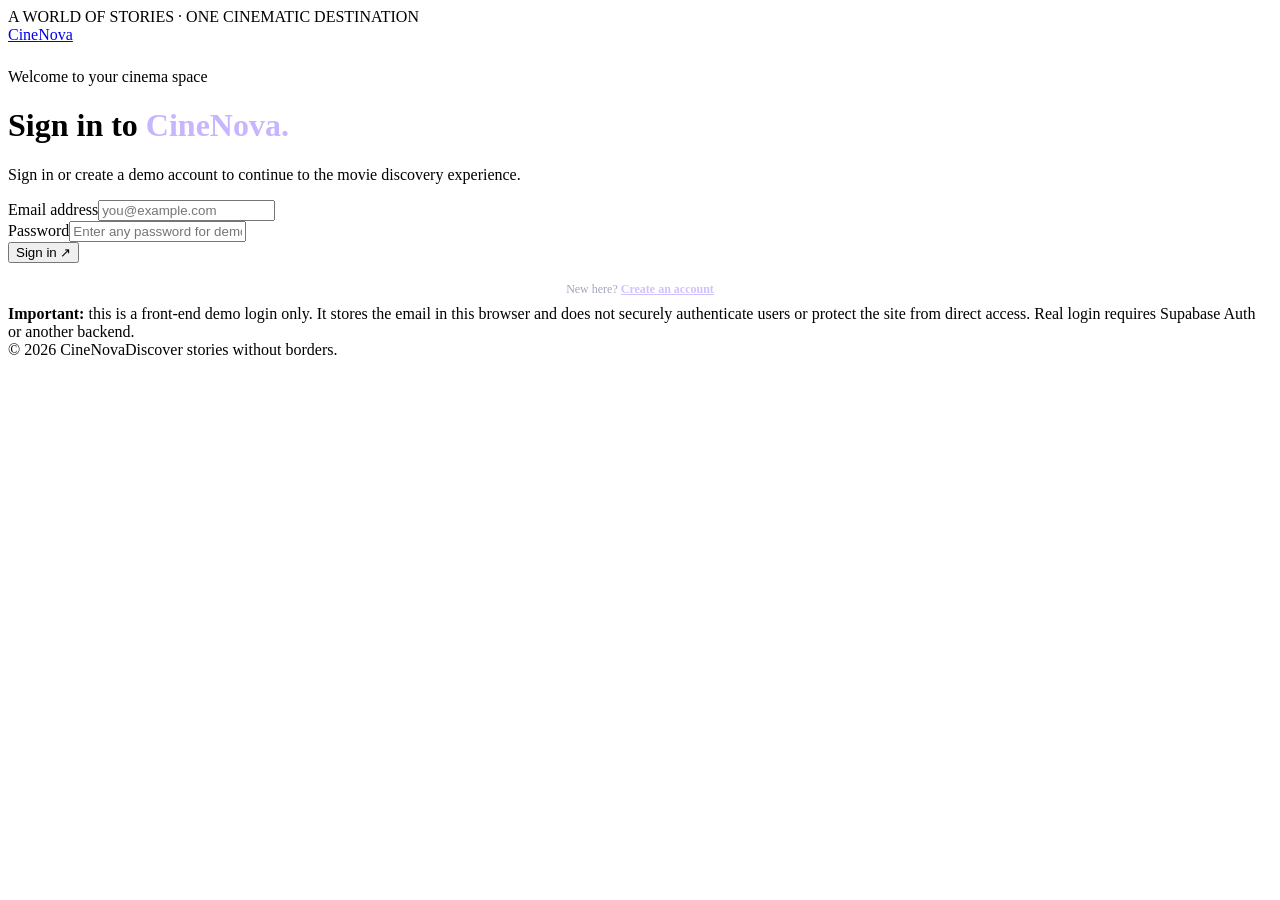
==== commit 795f1695: "Update index.html" ====
--- a/index.html
+++ b/index.html
@@ -1,2 +1,138 @@
-<!doctype html><html lang="en"><head><meta charset="utf-8"><meta name="viewport" content="width=device-width,initial-scale=1"><meta name="theme-color" content="#080911"><meta name="description" content="CineNova movie discovery and official viewing links."><title>Home · CineNova</title><link rel="stylesheet" href="assets/style.css"></head><body><div class="topline">A WORLD OF STORIES · ONE CINEMATIC DESTINATION</div><header class="nav"><div class="wrap nav-inner"><a class="logo" href="index.html">Cine<span>Nova</span></a><button class="mobile-menu" aria-label="Open menu">☰</button><nav class="navlinks"><a href="index.html">Home</a><a href="movies.html">Movies</a><a href="genres.html">Genres</a><a href="watchlist.html">My Watchlist</a><a href="about.html">About</a><a href="contact.html">Contact</a></nav><div class="navright"><span class="user-pill">Signed in · <b data-user></b></span><button class="btn btn-small" data-logout>Log out</button></div></div></header><main><section class="hero"><div class="wrap hero-copy"><span class="eyebrow">✦ YOUR NEXT GREAT STORY STARTS HERE</span><h1>Cinema,<br><span>without borders.</span></h1><p>Explore movie worlds, discover genres, and keep your next favourite film close. CineNova is your home for curious viewers and stories from everywhere.</p><div class="actions"><a class="btn btn-primary" href="movies.html">Explore movies ↗</a><a class="btn" href="genres.html">Browse genres</a></div></div></section><div class="wrap"><section class="section"><div class="section-head"><div><div class="kicker">Curated for discovery</div><h2>Featured collections</h2><p>Fresh paths into your next movie night.</p></div><a class="btn btn-small" href="movies.html">View all movies ↗</a></div><div class="movie-grid"><article class="movie-card" data-movie="The Last Horizon" data-genre="adventure"><div class="poster "><span>The Last Horizon</span></div><div class="movie-info"><div class="movie-title">The Last Horizon</div><div class="movie-sub"><span>2025 · Adventure</span><button class="save-btn" data-save="The Last Horizon">＋ Watchlist</button></div></div></article><article class="movie-card" data-movie="Midnight Signal" data-genre="thriller"><div class="poster blue"><span>Midnight Signal</span></div><div class="movie-info"><div class="movie-title">Midnight Signal</div><div class="movie-sub"><span>2024 · Thriller</span><button class="save-btn" data-save="Midnight Signal">＋ Watchlist</button></div></div></article><article class="movie-card" data-movie="Crimson Empire" data-genre="action"><div class="poster red"><span>Crimson Empire</span></div><div class="movie-info"><div class="movie-title">Crimson Empire</div><div class="movie-sub"><span>2025 · Action</span><button class="save-btn" data-save="Crimson Empire">＋ Watchlist</button></div></div></article><article class="movie-card" data-movie="Golden Hour" data-genre="drama"><div class="poster gold"><span>Golden Hour</span></div><div class="movie-info"><div class="movie-title">Golden Hour</div><div class="movie-sub"><span>2023 · Drama</span><button class="save-btn" data-save="Golden Hour">＋ Watchlist</button></div></div></article><article class="movie-card" data-movie="Deep Blue" data-genre="sci-fi"><div class="poster teal"><span>Deep Blue</span></div><div class="movie-info"><div class="movie-title">Deep Blue</div><div class="movie-sub"><span>2024 · Sci-Fi</span><button class="save-btn" data-save="Deep Blue">＋ Watchlist</button></div></div></article></div></section><section class="section"><div class="feature-band"><div><div class="kicker">A little less scrolling. A lot more cinema.</div><h2>Stories are better when you find the right one.</h2><p class="muted">Search by mood, explore a genre, or save titles to your own watchlist. We're building a thoughtful movie discovery experience for audiences everywhere.</p><div class="actions"><a class="btn btn-primary" href="genres.html">Find your genre ↗</a><a class="btn" href="about.html">Our story</a></div></div><div class="feature-art"><div class="art-card">Beyond<br>the frame</div><div class="art-card">New<br>worlds</div><div class="art-card">Stories<br>unbound</div></div></div></section><section class="section"><div class="section-head"><div><div class="kicker">Pick your mood</div><h2>Explore genres</h2></div><a class="btn btn-small" href="genres.html">All genres ↗</a></div><div class="category-grid"><a class="category" href="movies.html"><span class="symbol">⚡</span><strong>Action</strong><small>Fast-paced favourites</small></a><a class="category" href="movies.html"><span class="symbol">♡</span><strong>Romance</strong><small>Stories that stay</small></a><a class="category" href="movies.html"><span class="symbol">◉</span><strong>Thriller</strong><small>Keep guessing</small></a><a class="category" href="movies.html"><span class="symbol">✦</span><strong>Drama</strong><small>Big feelings</small></a><a class="category" href="movies.html"><span class="symbol">◎</span><strong>Documentary</strong><small>Real perspectives</small></a><a class="category" href="movies.html"><span class="symbol">☄</span><strong>Sci-Fi</strong><small>Beyond imaginable</small></a><a class="category" href="movies.html"><span class="symbol">☀</span><strong>Comedy</strong><small>A little joy</small></a><a class="category" href="movies.html"><span class="symbol">▣</span><strong>Classics</strong><small>Timeless cinema</small></a></div></section><section class="section"><div class="panel"><div class="kicker">Watch thoughtfully</div><h2>Find official places to watch</h2><p class="muted">CineNova does not host movies. Explore official sources and confirm availability and rights for each title.</p><div class="actions"><a class="btn" target="_blank" rel="noopener" href="https://www.youtube.com/results?search_query=official+full+movie">YouTube official uploads ↗</a><a class="btn" target="_blank" rel="noopener" href="https://archive.org/details/movies">Internet Archive ↗</a><a class="btn" target="_blank" rel="noopener" href="https://tubitv.com/">Tubi ↗</a></div></div></section></div></main><footer class="footer"><div class="wrap footer-inner"><span>© 2026 CineNova. Discover stories without borders.</span><div class="footer-links"><a href="about.html">About</a><a href="contact.html">Contact</a><a href="movies.html">Explore movies</a></div></div></footer><div class="toast" role="status"></div><script src="assets/app.js"></script></body></html>
+<!doctype html>
+<html lang="en">
+<head>
+  <meta charset="utf-8">
+  <meta name="viewport" content="width=device-width, initial-scale=1">
+  <meta name="theme-color" content="#080911">
+  <meta name="description" content="Discover movies, explore genres, build your watchlist, and find official places to watch with CineNova.">
+  <title>Home | CineNova</title>
+  <!-- These files are in the repository root, beside index.html. -->
+  <link rel="stylesheet" href="style.css">
+</head>
+<body>
+  <div class="topline">A WORLD OF STORIES · ONE CINEMATIC DESTINATION</div>
 
+  <header class="nav">
+    <div class="wrap nav-inner">
+      <a class="logo" href="index.html" aria-label="CineNova home">Cine<span>Nova</span></a>
+      <button class="mobile-menu" type="button" aria-label="Open menu" aria-expanded="false">☰</button>
+      <nav class="navlinks" aria-label="Main navigation">
+        <a href="index.html" aria-current="page">Home</a>
+        <a href="movies.html">Movies</a>
+        <a href="genres.html">Genres</a>
+        <a href="watchlist.html">My Watchlist</a>
+        <a href="about.html">About</a>
+        <a href="contact.html">Contact</a>
+      </nav>
+      <div class="navright">
+        <span class="user-pill">Signed in · <b data-user>Guest</b></span>
+        <button class="btn btn-small" type="button" data-logout>Log out</button>
+      </div>
+    </div>
+  </header>
+
+  <main>
+    <section class="hero">
+      <div class="wrap hero-copy">
+        <span class="eyebrow">✦ YOUR NEXT GREAT STORY STARTS HERE</span>
+        <h1>Cinema,<br><span>without borders.</span></h1>
+        <p>Explore movie worlds, discover new genres, and keep your next favourite film close. CineNova is your home for curious viewers and stories from everywhere.</p>
+        <div class="actions">
+          <a class="btn btn-primary" href="movies.html">Explore movies <span aria-hidden="true">↗</span></a>
+          <a class="btn" href="genres.html">Browse genres</a>
+        </div>
+        <div class="hero-note"><span class="hero-note-dot"></span> Discover something worth watching</div>
+      </div>
+    </section>
+
+    <div class="wrap">
+      <section class="section" aria-labelledby="featured-title">
+        <div class="section-head">
+          <div>
+            <div class="kicker">CURATED FOR DISCOVERY</div>
+            <h2 id="featured-title">Featured collections</h2>
+            <p>Fresh paths into your next movie night.</p>
+          </div>
+          <a class="btn btn-small" href="movies.html">View all movies ↗</a>
+        </div>
+
+        <div class="movie-grid">
+          <article class="movie-card" data-movie="The Last Horizon" data-genre="adventure">
+            <div class="poster"><span>The Last<br>Horizon</span><small>AN ADVENTURE</small></div>
+            <div class="movie-info"><div class="movie-title">The Last Horizon</div><div class="movie-sub"><span>2025 · Adventure</span><button class="save-btn" type="button" data-save="The Last Horizon">＋ Watchlist</button></div></div>
+          </article>
+          <article class="movie-card" data-movie="Midnight Signal" data-genre="thriller">
+            <div class="poster blue"><span>Midnight<br>Signal</span><small>TRUST NO SHADOW</small></div>
+            <div class="movie-info"><div class="movie-title">Midnight Signal</div><div class="movie-sub"><span>2024 · Thriller</span><button class="save-btn" type="button" data-save="Midnight Signal">＋ Watchlist</button></div></div>
+          </article>
+          <article class="movie-card" data-movie="Crimson Empire" data-genre="action">
+            <div class="poster red"><span>Crimson<br>Empire</span><small>POWER HAS A PRICE</small></div>
+            <div class="movie-info"><div class="movie-title">Crimson Empire</div><div class="movie-sub"><span>2025 · Action</span><button class="save-btn" type="button" data-save="Crimson Empire">＋ Watchlist</button></div></div>
+          </article>
+          <article class="movie-card" data-movie="Golden Hour" data-genre="drama">
+            <div class="poster gold"><span>Golden<br>Hour</span><small>EVERY MOMENT MATTERS</small></div>
+            <div class="movie-info"><div class="movie-title">Golden Hour</div><div class="movie-sub"><span>2023 · Drama</span><button class="save-btn" type="button" data-save="Golden Hour">＋ Watchlist</button></div></div>
+          </article>
+          <article class="movie-card" data-movie="Deep Blue" data-genre="sci-fi">
+            <div class="poster teal"><span>Deep<br>Blue</span><small>THE UNKNOWN AWAITS</small></div>
+            <div class="movie-info"><div class="movie-title">Deep Blue</div><div class="movie-sub"><span>2024 · Sci-Fi</span><button class="save-btn" type="button" data-save="Deep Blue">＋ Watchlist</button></div></div>
+          </article>
+        </div>
+        <p class="content-note">Note: These are illustrative sample listings, not verified real movie releases.</p>
+      </section>
+
+      <section class="section" aria-labelledby="discover-title">
+        <div class="feature-band">
+          <div>
+            <div class="kicker">A LITTLE LESS SCROLLING. A LOT MORE CINEMA.</div>
+            <h2 id="discover-title">Stories are better when you find the right one.</h2>
+            <p class="muted">Search by mood, explore a genre, or save titles to your own watchlist. We’re building a thoughtful movie discovery experience for audiences everywhere.</p>
+            <div class="actions"><a class="btn btn-primary" href="genres.html">Find your genre ↗</a><a class="btn" href="about.html">Our story</a></div>
+          </div>
+          <div class="feature-art" aria-label="CineNova collection artwork">
+            <div class="art-card">Beyond<br>the frame</div><div class="art-card">New<br>worlds</div><div class="art-card">Stories<br>unbound</div>
+          </div>
+        </div>
+      </section>
+
+      <section class="section" aria-labelledby="genres-title">
+        <div class="section-head">
+          <div><div class="kicker">PICK YOUR MOOD</div><h2 id="genres-title">Explore genres</h2></div>
+          <a class="btn btn-small" href="genres.html">All genres ↗</a>
+        </div>
+        <div class="category-grid">
+          <a class="category" href="movies.html?genre=action"><span class="symbol">⚡</span><strong>Action</strong><small>Fast-paced favourites</small></a>
+          <a class="category" href="movies.html?genre=romance"><span class="symbol">♡</span><strong>Romance</strong><small>Stories that stay</small></a>
+          <a class="category" href="movies.html?genre=thriller"><span class="symbol">◉</span><strong>Thriller</strong><small>Keep guessing</small></a>
+          <a class="category" href="movies.html?genre=drama"><span class="symbol">✦</span><strong>Drama</strong><small>Big feelings</small></a>
+          <a class="category" href="movies.html?genre=documentary"><span class="symbol">◎</span><strong>Documentary</strong><small>Real perspectives</small></a>
+          <a class="category" href="movies.html?genre=sci-fi"><span class="symbol">☄</span><strong>Sci-Fi</strong><small>Beyond imaginable</small></a>
+          <a class="category" href="movies.html?genre=comedy"><span class="symbol">☀</span><strong>Comedy</strong><small>A little joy</small></a>
+          <a class="category" href="movies.html?genre=classics"><span class="symbol">▣</span><strong>Classics</strong><small>Timeless cinema</small></a>
+        </div>
+      </section>
+
+      <section class="section" aria-labelledby="official-title">
+        <div class="panel">
+          <div class="kicker">WATCH THOUGHTFULLY</div>
+          <h2 id="official-title">Find official places to watch</h2>
+          <p class="muted">CineNova does not host movies. Availability varies by country and title, so confirm that each upload or listing is authorized.</p>
+          <div class="actions">
+            <a class="btn" target="_blank" rel="noopener noreferrer" href="https://www.youtube.com/results?search_query=official+full+movie">YouTube official uploads ↗</a>
+            <a class="btn" target="_blank" rel="noopener noreferrer" href="https://archive.org/details/movies">Internet Archive ↗</a>
+            <a class="btn" target="_blank" rel="noopener noreferrer" href="https://tubitv.com/">Tubi ↗</a>
+          </div>
+        </div>
+      </section>
+    </div>
+  </main>
+
+  <footer class="footer">
+    <div class="wrap footer-inner"><span>© 2026 CineNova. Discover stories without borders.</span><div class="footer-links"><a href="about.html">About</a><a href="contact.html">Contact</a><a href="movies.html">Explore movies</a></div></div>
+  </footer>
+  <div class="toast" role="status" aria-live="polite"></div>
+
+  <!-- app.js is beside index.html in the repository root. -->
+  <script src="app.js"></script>
+</body>
+</html>
--- a/style.css
+++ b/style.css
@@ -0,0 +1,3 @@
+@import url('https://fonts.googleapis.com/css2?family=DM+Sans:wght@400;500;600;700&family=Space+Grotesk:wght@400;500;600;700&display=swap');
+:root{--bg:#080911;--panel:#11131f;--panel2:#171a29;--text:#f7f7fb;--muted:#a3a6bb;--purple:#a78bfa;--pink:#ee8bc5;--line:rgba(255,255,255,.09);--max:1250px}*{box-sizing:border-box}html{scroll-behavior:smooth}body{margin:0;background:var(--bg);color:var(--text);font-family:'DM Sans',sans-serif;line-height:1.65}body:before{content:'';position:fixed;inset:0;z-index:-1;pointer-events:none;background:radial-gradient(ellipse at 80% 0%,#6b4cb51f,transparent 38%),radial-gradient(ellipse at 0% 45%,#2e599b17,transparent 35%)}a{color:inherit;text-decoration:none}button,input,textarea,select{font:inherit}.wrap{width:min(var(--max),92%);margin:auto}.topline{text-align:center;background:linear-gradient(90deg,#6f4fbd,#a36ebd,#6c72ce);padding:6px 12px;font-size:10px;letter-spacing:1.4px;font-weight:700;text-transform:uppercase}.nav{position:sticky;top:0;z-index:20;background:#080911dc;backdrop-filter:blur(20px);border-bottom:1px solid var(--line)}.nav-inner{height:74px;display:flex;align-items:center;gap:28px}.logo{font:700 27px 'Space Grotesk';letter-spacing:-1.4px;white-space:nowrap}.logo span{color:var(--purple)}.navlinks{display:flex;align-items:center;gap:22px;flex:1;color:#c3c4d3;font-size:13px}.navlinks a:hover,.navlinks a.active{color:#fff}.navright{display:flex;align-items:center;gap:10px}.user-pill{font-size:11px;color:#d7ccff;border:1px solid #a78bfa55;padding:8px 11px;border-radius:10px}.btn{display:inline-flex;align-items:center;justify-content:center;gap:8px;border:1px solid var(--line);border-radius:12px;padding:12px 17px;font-size:13px;font-weight:700;color:white;background:#ffffff09;cursor:pointer;transition:.2s}.btn:hover{transform:translateY(-2px);border-color:#b9a4ff88}.btn-primary{background:linear-gradient(135deg,#c2adff,#a78bfa);color:#181125;border-color:transparent}.btn-small{padding:8px 11px;font-size:11px}.mobile-menu{display:none;background:none;color:white;border:0;font-size:24px}.hero{min-height:530px;display:flex;align-items:center;position:relative;overflow:hidden;border-bottom:1px solid var(--line);background:linear-gradient(90deg,#080911 0%,#080911e8 33%,#08091166 75%),linear-gradient(0deg,#080911,transparent 65%),url('https://images.unsplash.com/photo-1489599849927-2ee91dade6f2?auto=format&fit=crop&w=2200&q=85') center/cover}.hero-copy{padding:75px 0;max-width:720px}.eyebrow,.kicker{font-size:10px;letter-spacing:2px;text-transform:uppercase;font-weight:700;color:#c8b7ff}.eyebrow{display:inline-block;border:1px solid #c4aeff55;background:#7b5bc32e;border-radius:30px;padding:8px 12px}h1,h2,h3,p{margin-top:0}h1{font:700 clamp(44px,7vw,82px)/1.02 'Space Grotesk';letter-spacing:-4px;margin:20px 0}h1 span{background:linear-gradient(90deg,#fff,#c7b5ff 55%,#ecb4de);color:transparent;background-clip:text}.hero p{max-width:550px;color:#c4c5d4;line-height:1.9}.actions{display:flex;gap:12px;flex-wrap:wrap;margin-top:25px}.section{padding:64px 0}.section-head{display:flex;align-items:end;justify-content:space-between;gap:20px;margin-bottom:22px}.section-head h2{font:700 clamp(26px,3vw,36px) 'Space Grotesk';letter-spacing:-1.4px;margin:6px 0}.section-head p,.muted{color:var(--muted);font-size:13px}.movie-grid{display:grid;grid-template-columns:repeat(5,minmax(0,1fr));gap:18px}.movie-card{min-width:0}.poster{aspect-ratio:2/3;border-radius:13px;overflow:hidden;background:linear-gradient(145deg,#52437f,#191b2c 70%);border:1px solid var(--line);position:relative;display:flex;align-items:end;padding:15px;font:700 23px/1.05 'Space Grotesk';letter-spacing:-.8px}.poster:before{content:'';position:absolute;width:170px;height:170px;border:1px solid #ffffff28;border-radius:50%;top:9%;right:-25%;box-shadow:0 0 0 18px #ffffff08,0 0 0 38px #ffffff05}.poster:after{content:'';position:absolute;inset:35% 0 0;background:linear-gradient(transparent,#0008)}.poster span{position:relative;z-index:1}.poster.blue{background:linear-gradient(145deg,#397c9c,#151a30 75%)}.poster.red{background:linear-gradient(145deg,#a34e5e,#20121e 75%)}.poster.gold{background:linear-gradient(145deg,#a27b42,#241a17 75%)}.poster.teal{background:linear-gradient(145deg,#2f887e,#111e25 75%)}.poster.pink{background:linear-gradient(145deg,#a45d93,#24162a 75%)}.poster.orange{background:linear-gradient(145deg,#b36a38,#241a17 75%)}.movie-info{padding:10px 2px}.movie-title{font-size:13px;font-weight:700}.movie-sub{display:flex;justify-content:space-between;gap:8px;color:var(--muted);font-size:10px}.save-btn{float:right;border:1px solid var(--line);border-radius:9px;background:#ffffff0b;color:#e6ddff;padding:5px 9px;cursor:pointer}.category-grid{display:grid;grid-template-columns:repeat(4,1fr);gap:14px}.category,.panel{border:1px solid var(--line);background:linear-gradient(135deg,#191a2a,#10121d);border-radius:17px;padding:22px;transition:.2s}.category:hover{transform:translateY(-4px);border-color:#b9a4ff66}.category .symbol{font-size:24px;color:#d0c1ff;display:block;margin-bottom:15px}.category strong{display:block;font-size:15px}.category small{color:var(--muted)}.feature-band{display:grid;grid-template-columns:1.2fr 1fr;gap:28px;align-items:center;padding:35px;border:1px solid var(--line);border-radius:22px;background:linear-gradient(115deg,#19162b,#10131f 60%,#151326)}.feature-band h2{font:700 36px/1.15 'Space Grotesk'}.feature-art{display:grid;grid-template-columns:repeat(3,1fr);gap:10px;transform:rotate(-4deg)}.art-card{aspect-ratio:2/3;border-radius:10px;background:linear-gradient(145deg,#9c70b7,#171a2a);padding:12px;display:flex;align-items:end;font:700 18px 'Space Grotesk'}.art-card:nth-child(2){background:linear-gradient(145deg,#397c9c,#151a30);transform:translateY(-18px)}.art-card:nth-child(3){background:linear-gradient(145deg,#a34e5e,#20121e)}.page-head{padding:60px 0 28px}.page-head h1{font-size:clamp(38px,5vw,60px);letter-spacing:-2px}.page-head p{max-width:650px;color:var(--muted)}.filters{display:flex;gap:8px;flex-wrap:wrap;margin:20px 0}.filter{border:1px solid var(--line);background:#ffffff06;color:#c7c7d6;border-radius:30px;padding:9px 14px;font-size:11px;cursor:pointer}.filter.selected,.filter:hover{background:#c2adff;color:#191127;border-color:#c2adff}.footer{border-top:1px solid var(--line);padding:34px 0;color:var(--muted);font-size:11px}.footer-inner{display:flex;justify-content:space-between;gap:20px;flex-wrap:wrap}.footer-links{display:flex;gap:18px;flex-wrap:wrap}.form-card{width:min(470px,92%);margin:70px auto;padding:32px;border:1px solid var(--line);border-radius:22px;background:linear-gradient(135deg,#191a2a,#10121d);box-shadow:0 25px 80px #0005}.login-page{min-height:100vh;display:flex;flex-direction:column}.login-main{flex:1;display:grid;place-items:center;padding:30px 0}.form-card h1{font-size:38px;letter-spacing:-1.5px;margin:12px 0}.form-card p{color:var(--muted);font-size:13px}.field{display:grid;gap:7px;margin:15px 0}.field label{font-size:12px;color:#d8d8e4}.field input,.field textarea,.field select{width:100%;background:#080911;border:1px solid var(--line);border-radius:10px;padding:12px;color:white;outline:none}.field input:focus,.field textarea:focus{border-color:#b9a4ff}.form-card .btn{width:100%;margin-top:10px}.notice{border:1px solid #c2adff3d;background:#a78bfa0e;color:#bfc0d0;padding:13px 15px;border-radius:12px;font-size:11px;margin-top:16px}.empty{border:1px dashed #ffffff25;border-radius:16px;padding:35px;text-align:center;color:var(--muted)}.toast{position:fixed;bottom:22px;left:50%;transform:translate(-50%,20px);opacity:0;pointer-events:none;background:#ded3ff;color:#191127;border-radius:11px;padding:12px 17px;font-size:12px;font-weight:700;transition:.25s;z-index:50}.toast.show{opacity:1;transform:translate(-50%,0)}[hidden]{display:none!important}
+@media(max-width:950px){.nav-inner{gap:15px}.navlinks{gap:13px}.navlinks a{font-size:11px}.movie-grid{grid-template-columns:repeat(4,minmax(0,1fr))}.search-nav{display:none}}@media(max-width:700px){.nav-inner{height:65px;justify-content:space-between}.mobile-menu{display:block}.navlinks{display:none;position:absolute;top:65px;left:0;right:0;background:#10111c;border-bottom:1px solid var(--line);padding:18px 4%;flex-direction:column;align-items:flex-start}.navlinks.open{display:flex}.navright{gap:6px}.user-pill{display:none}.hero{min-height:500px}.hero-copy{padding:55px 0}h1{letter-spacing:-2.5px}.movie-grid{grid-template-columns:repeat(2,minmax(0,1fr));gap:14px}.category-grid{grid-template-columns:repeat(2,1fr)}.feature-band{grid-template-columns:1fr;padding:24px}.feature-band h2{font-size:30px}.feature-art{max-width:360px}.section{padding:44px 0}.section-head{align-items:start;flex-direction:column}.form-card{padding:25px;margin:25px auto}}
